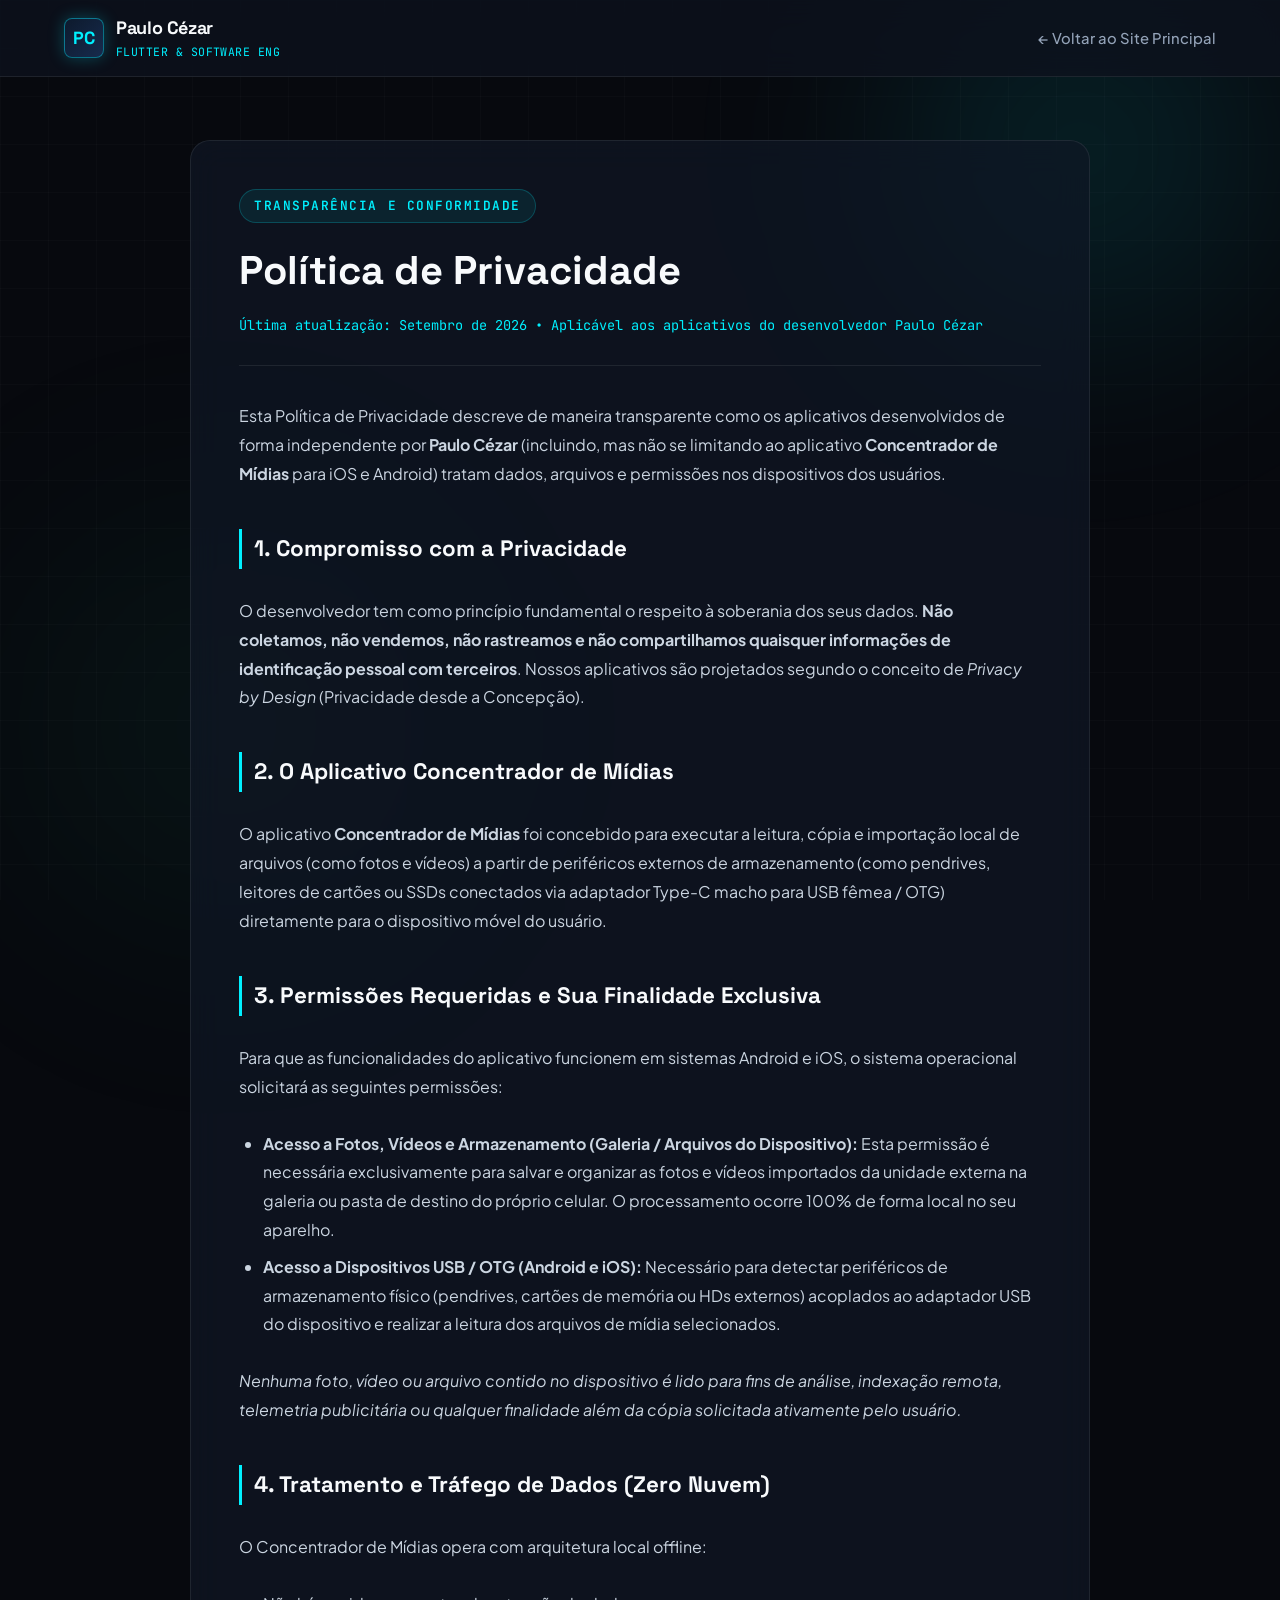
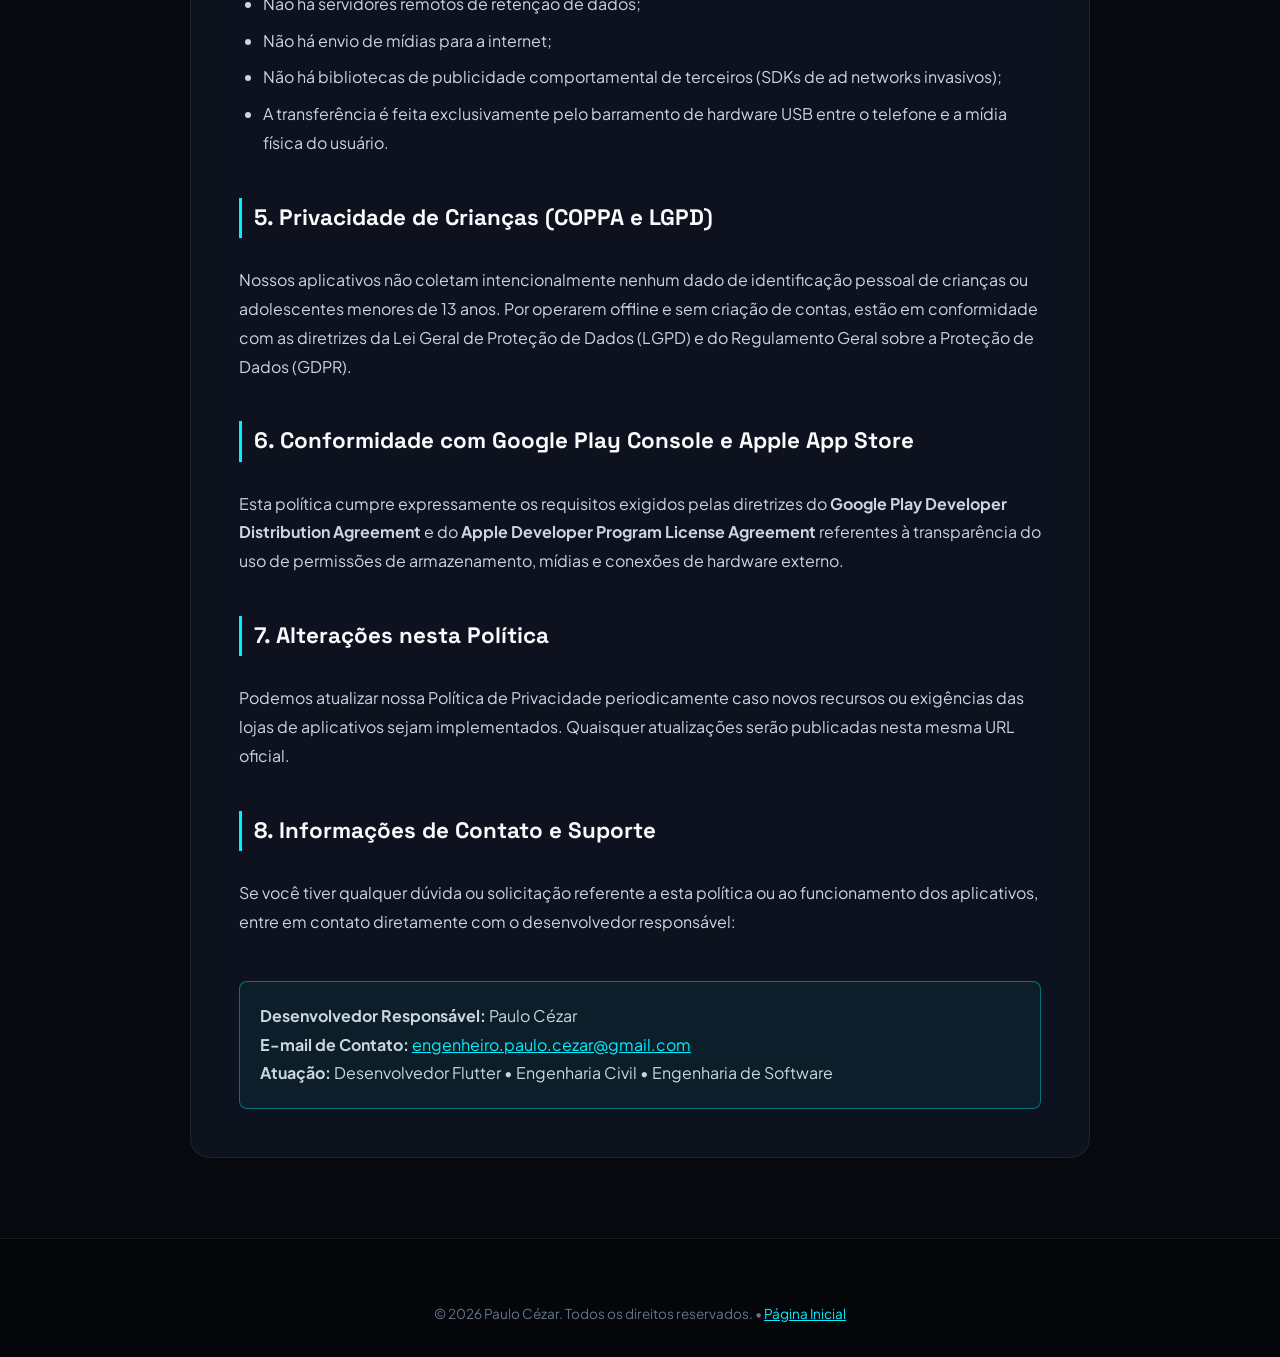
==== privacy-policy.html @ 417fe290 "fix: atualiza sentido de copia do Concentrador de Midias (do pendrive para o celular)" ====
<!DOCTYPE html>
<html lang="pt-BR">
<head>
  <meta charset="UTF-8">
  <meta name="viewport" content="width=device-width, initial-scale=1.0">
  <title>Política de Privacidade | Paulo Cézar Apps</title>
  <meta name="description" content="Política de Privacidade para os aplicativos desenvolvidos por Paulo Cézar, incluindo o Concentrador de Mídias. Em conformidade com Google Play e Apple App Store.">

  <!-- Google Fonts -->
  <link rel="preconnect" href="https://fonts.googleapis.com">
  <link rel="preconnect" href="https://fonts.gstatic.com" crossorigin>
  <link href="https://fonts.googleapis.com/css2?family=JetBrains+Mono:wght@400;500;600&family=Plus+Jakarta+Sans:wght@400;500;600;700&family=Space+Grotesk:wght@500;600;700;800&display=swap" rel="stylesheet">

  <link rel="stylesheet" href="css/style.css">

  <link rel="icon" type="image/svg+xml" href="data:image/svg+xml,<svg xmlns='http://www.w3.org/2000/svg' viewBox='0 0 100 100'><rect width='100' height='100' rx='20' fill='%2307090e'/><text x='50' y='65' font-size='46' font-family='sans-serif' font-weight='bold' fill='%2300f0ff' text-anchor='middle'>PC</text></svg>">
</head>
<body>

  <!-- Elementos de Fundo -->
  <div class="bg-glow-1"></div>
  <div class="bg-glow-2"></div>

  <!-- Barra de Navegação Simplificada -->
  <header class="navbar">
    <div class="container nav-container">
      <a href="index.html" class="brand-logo">
        <div class="brand-mark">PC</div>
        <div class="brand-text">
          <span class="brand-name">Paulo Cézar</span>
          <span class="brand-role">FLUTTER &amp; SOFTWARE ENG</span>
        </div>
      </a>

      <nav>
        <ul class="nav-menu" style="display: flex;">
          <li><a href="index.html#inicio" class="nav-link">&larr; Voltar ao Site Principal</a></li>
        </ul>
      </nav>
    </div>
  </header>

  <main class="policy-page">
    <div class="container">
      <div class="policy-card">
        <div class="policy-header">
          <span class="section-tag">Transparência e Conformidade</span>
          <h1 class="policy-title">Política de Privacidade</h1>
          <p class="policy-date">Última atualização: Setembro de 2026 &bull; Aplicável aos aplicativos do desenvolvedor Paulo Cézar</p>
        </div>

        <div class="policy-body">
          <p>
            Esta Política de Privacidade descreve de maneira transparente como os aplicativos desenvolvidos de forma independente por <strong>Paulo Cézar</strong> (incluindo, mas não se limitando ao aplicativo <strong>Concentrador de Mídias</strong> para iOS e Android) tratam dados, arquivos e permissões nos dispositivos dos usuários.
          </p>

          <h2>1. Compromisso com a Privacidade</h2>
          <p>
            O desenvolvedor tem como princípio fundamental o respeito à soberania dos seus dados. <strong>Não coletamos, não vendemos, não rastreamos e não compartilhamos quaisquer informações de identificação pessoal com terceiros</strong>. Nossos aplicativos são projetados segundo o conceito de <em>Privacy by Design</em> (Privacidade desde a Concepção).
          </p>

          <h2>2. O Aplicativo Concentrador de Mídias</h2>
          <p>
            O aplicativo <strong>Concentrador de Mídias</strong> foi concebido para executar a leitura, cópia e importação local de arquivos (como fotos e vídeos) a partir de periféricos externos de armazenamento (como pendrives, leitores de cartões ou SSDs conectados via adaptador Type-C macho para USB fêmea / OTG) diretamente para o dispositivo móvel do usuário.
          </p>

          <h2>3. Permissões Requeridas e Sua Finalidade Exclusiva</h2>
          <p>
            Para que as funcionalidades do aplicativo funcionem em sistemas Android e iOS, o sistema operacional solicitará as seguintes permissões:
          </p>
          <ul>
            <li>
              <strong>Acesso a Fotos, Vídeos e Armazenamento (Galeria / Arquivos do Dispositivo):</strong> Esta permissão é necessária exclusivamente para salvar e organizar as fotos e vídeos importados da unidade externa na galeria ou pasta de destino do próprio celular. O processamento ocorre 100% de forma local no seu aparelho.
            </li>
            <li>
              <strong>Acesso a Dispositivos USB / OTG (Android e iOS):</strong> Necessário para detectar periféricos de armazenamento físico (pendrives, cartões de memória ou HDs externos) acoplados ao adaptador USB do dispositivo e realizar a leitura dos arquivos de mídia selecionados.
            </li>
          </ul>
          <p>
            <em>Nenhuma foto, vídeo ou arquivo contido no dispositivo é lido para fins de análise, indexação remota, telemetria publicitária ou qualquer finalidade além da cópia solicitada ativamente pelo usuário.</em>
          </p>

          <h2>4. Tratamento e Tráfego de Dados (Zero Nuvem)</h2>
          <p>
            O Concentrador de Mídias opera com arquitetura local offline:
          </p>
          <ul>
            <li>Não há servidores remotos de retenção de dados;</li>
            <li>Não há envio de mídias para a internet;</li>
            <li>Não há bibliotecas de publicidade comportamental de terceiros (SDKs de ad networks invasivos);</li>
            <li>A transferência é feita exclusivamente pelo barramento de hardware USB entre o telefone e a mídia física do usuário.</li>
          </ul>

          <h2>5. Privacidade de Crianças (COPPA e LGPD)</h2>
          <p>
            Nossos aplicativos não coletam intencionalmente nenhum dado de identificação pessoal de crianças ou adolescentes menores de 13 anos. Por operarem offline e sem criação de contas, estão em conformidade com as diretrizes da Lei Geral de Proteção de Dados (LGPD) e do Regulamento Geral sobre a Proteção de Dados (GDPR).
          </p>

          <h2>6. Conformidade com Google Play Console e Apple App Store</h2>
          <p>
            Esta política cumpre expressamente os requisitos exigidos pelas diretrizes do <strong>Google Play Developer Distribution Agreement</strong> e do <strong>Apple Developer Program License Agreement</strong> referentes à transparência do uso de permissões de armazenamento, mídias e conexões de hardware externo.
          </p>

          <h2>7. Alterações nesta Política</h2>
          <p>
            Podemos atualizar nossa Política de Privacidade periodicamente caso novos recursos ou exigências das lojas de aplicativos sejam implementados. Quaisquer atualizações serão publicadas nesta mesma URL oficial.
          </p>

          <h2>8. Informações de Contato e Suporte</h2>
          <p>
            Se você tiver qualquer dúvida ou solicitação referente a esta política ou ao funcionamento dos aplicativos, entre em contato diretamente com o desenvolvedor responsável:
          </p>

          <div class="policy-contact-box">
            <strong>Desenvolvedor Responsável:</strong> Paulo Cézar<br>
            <strong>E-mail de Contato:</strong> <a href="mailto:engenheiro.paulo.cezar@gmail.com" style="color: var(--cyan);">engenheiro.paulo.cezar@gmail.com</a><br>
            <strong>Atuação:</strong> Desenvolvedor Flutter &bull; Engenharia Civil &bull; Engenharia de Software
          </div>
        </div>
      </div>
    </div>
  </main>

  <footer class="site-footer">
    <div class="container" style="text-align: center; color: var(--text-dim); font-size: 0.85rem;">
      &copy; 2026 Paulo Cézar. Todos os direitos reservados. &bull; <a href="index.html" style="color: var(--cyan);">Página Inicial</a>
    </div>
  </footer>

</body>
</html>
---- css/style.css ----
/* ==========================================================================
   PAULO CÉZAR - FLUTTER DEVELOPER & SOFTWARE ENGINEER
   Design System: Precision Techno-Architectural & Kinetic Health
   ========================================================================== */

:root {
  /* Color Palette */
  --bg-primary: #07090e;
  --bg-secondary: #0d121d;
  --bg-card: rgba(16, 23, 38, 0.7);
  --bg-card-hover: rgba(23, 33, 54, 0.85);
  --bg-glass: rgba(13, 18, 29, 0.8);

  /* Accents */
  --cyan: #00f0ff;
  --cyan-glow: rgba(0, 240, 255, 0.25);
  --cyan-dark: #0284c7;
  
  --emerald: #10b981;
  --emerald-glow: rgba(16, 185, 129, 0.2);
  
  --amber: #f59e0b;
  --amber-glow: rgba(245, 158, 11, 0.2);

  --purple: #8b5cf6;
  --purple-glow: rgba(139, 92, 246, 0.2);

  /* Neutrals & Text */
  --text-primary: #f8fafc;
  --text-secondary: #cbd5e1;
  --text-muted: #94a3b8;
  --text-dim: #64748b;

  /* Borders & Dividers */
  --border-subtle: rgba(255, 255, 255, 0.08);
  --border-focus: rgba(0, 240, 255, 0.4);
  --border-emerald: rgba(16, 185, 129, 0.35);

  /* Typography */
  --font-display: 'Space Grotesk', -apple-system, BlinkMacSystemFont, sans-serif;
  --font-body: 'Plus Jakarta Sans', -apple-system, BlinkMacSystemFont, sans-serif;
  --font-mono: 'JetBrains Mono', monospace;

  /* Layout & Spacing */
  --container-max: 1200px;
  --radius-sm: 8px;
  --radius-md: 14px;
  --radius-lg: 20px;
  --radius-full: 9999px;
  
  /* Transitions */
  --transition-smooth: all 0.25s cubic-bezier(0.16, 1, 0.3, 1);
  --transition-bounce: all 0.4s cubic-bezier(0.34, 1.56, 0.64, 1);
}

/* Reset & Base Setup */
*, *::before, *::after {
  box-sizing: border-box;
  margin: 0;
  padding: 0;
}

html {
  scroll-behavior: smooth;
  color-scheme: dark;
}

body {
  background-color: var(--bg-primary);
  color: var(--text-primary);
  font-family: var(--font-body);
  font-size: 16px;
  line-height: 1.6;
  overflow-x: hidden;
  position: relative;
  -webkit-font-smoothing: antialiased;
}

/* Blueprint Grid Background */
body::before {
  content: '';
  position: fixed;
  top: 0;
  left: 0;
  width: 100vw;
  height: 100vh;
  background-image: 
    linear-gradient(to right, rgba(255, 255, 255, 0.02) 1px, transparent 1px),
    linear-gradient(to bottom, rgba(255, 255, 255, 0.02) 1px, transparent 1px);
  background-size: 48px 48px;
  pointer-events: none;
  z-index: 0;
}

/* Radial Glow Orbs */
.bg-glow-1 {
  position: fixed;
  top: -150px;
  right: -100px;
  width: 600px;
  height: 600px;
  border-radius: 50%;
  background: radial-gradient(circle, rgba(0, 240, 255, 0.12) 0%, transparent 70%);
  pointer-events: none;
  z-index: 0;
  filter: blur(80px);
}

.bg-glow-2 {
  position: fixed;
  bottom: -150px;
  left: -100px;
  width: 650px;
  height: 650px;
  border-radius: 50%;
  background: radial-gradient(circle, rgba(16, 185, 129, 0.08) 0%, transparent 70%);
  pointer-events: none;
  z-index: 0;
  filter: blur(90px);
}

/* Layout Utilities */
.container {
  width: 100%;
  max-width: var(--container-max);
  margin: 0 auto;
  padding: 0 24px;
  position: relative;
  z-index: 1;
}

section {
  padding: 96px 0;
  position: relative;
  z-index: 1;
}

/* Section Header Component */
.section-header {
  margin-bottom: 56px;
}

.section-tag {
  display: inline-flex;
  align-items: center;
  gap: 8px;
  font-family: var(--font-mono);
  font-size: 0.8rem;
  font-weight: 600;
  text-transform: uppercase;
  letter-spacing: 0.12em;
  color: var(--cyan);
  padding: 6px 14px;
  background: rgba(0, 240, 255, 0.08);
  border: 1px solid rgba(0, 240, 255, 0.2);
  border-radius: var(--radius-full);
  margin-bottom: 16px;
}

.section-tag svg {
  width: 14px;
  height: 14px;
}

.section-title {
  font-family: var(--font-display);
  font-size: clamp(2rem, 4vw, 2.75rem);
  font-weight: 700;
  letter-spacing: -0.03em;
  line-height: 1.15;
  margin-bottom: 16px;
  color: var(--text-primary);
}

.section-subtitle {
  font-size: 1.125rem;
  color: var(--text-muted);
  max-width: 680px;
}

/* ==========================================================================
   NAVIGATION BAR
   ========================================================================== */
.navbar {
  position: fixed;
  top: 0;
  left: 0;
  right: 0;
  z-index: 100;
  background: var(--bg-glass);
  backdrop-filter: blur(16px);
  -webkit-backdrop-filter: blur(16px);
  border-bottom: 1px solid var(--border-subtle);
  transition: var(--transition-smooth);
}

.nav-container {
  display: flex;
  align-items: center;
  justify-content: space-between;
  height: 76px;
}

.brand-logo {
  display: flex;
  align-items: center;
  gap: 12px;
  text-decoration: none;
}

.brand-mark {
  width: 40px;
  height: 40px;
  border-radius: var(--radius-sm);
  background: linear-gradient(135deg, #0d1a2d 0%, #172b4d 100%);
  border: 1px solid var(--border-focus);
  display: flex;
  align-items: center;
  justify-content: center;
  font-family: var(--font-display);
  font-weight: 700;
  color: var(--cyan);
  font-size: 1.1rem;
  box-shadow: 0 0 16px var(--cyan-glow);
}

.brand-text {
  display: flex;
  flex-direction: column;
}

.brand-name {
  font-family: var(--font-display);
  font-weight: 700;
  font-size: 1.125rem;
  letter-spacing: -0.02em;
  color: var(--text-primary);
}

.brand-role {
  font-family: var(--font-mono);
  font-size: 0.72rem;
  color: var(--cyan);
  letter-spacing: 0.04em;
}

.nav-menu {
  display: flex;
  align-items: center;
  gap: 32px;
  list-style: none;
}

.nav-link {
  color: var(--text-muted);
  text-decoration: none;
  font-size: 0.925rem;
  font-weight: 500;
  transition: var(--transition-smooth);
  position: relative;
}

.nav-link:hover, .nav-link.active {
  color: var(--cyan);
}

.nav-cta {
  display: inline-flex;
  align-items: center;
  gap: 8px;
  background: linear-gradient(135deg, rgba(0, 240, 255, 0.15) 0%, rgba(16, 185, 129, 0.15) 100%);
  border: 1px solid var(--border-focus);
  color: var(--text-primary);
  padding: 8px 18px;
  border-radius: var(--radius-full);
  font-size: 0.875rem;
  font-weight: 600;
  text-decoration: none;
  transition: var(--transition-smooth);
}

.nav-cta:hover {
  transform: translateY(-2px);
  border-color: var(--cyan);
  box-shadow: 0 0 20px var(--cyan-glow);
}

.mobile-toggle {
  display: none;
  background: transparent;
  border: none;
  color: var(--text-primary);
  cursor: pointer;
  padding: 8px;
}

/* ==========================================================================
   HERO SECTION
   ========================================================================== */
.hero {
  padding-top: 170px;
  padding-bottom: 100px;
}

.hero-grid {
  display: grid;
  grid-template-columns: 1.15fr 0.85fr;
  gap: 56px;
  align-items: center;
}

.hero-status {
  display: inline-flex;
  align-items: center;
  gap: 8px;
  background: rgba(16, 185, 129, 0.1);
  border: 1px solid rgba(16, 185, 129, 0.25);
  padding: 6px 14px;
  border-radius: var(--radius-full);
  font-family: var(--font-mono);
  font-size: 0.8rem;
  color: var(--emerald);
  margin-bottom: 24px;
}

.status-dot {
  width: 8px;
  height: 8px;
  border-radius: 50%;
  background-color: var(--emerald);
  box-shadow: 0 0 10px var(--emerald);
  animation: pulseDot 2s infinite;
}

@keyframes pulseDot {
  0%, 100% { opacity: 1; transform: scale(1); }
  50% { opacity: 0.4; transform: scale(0.85); }
}

.hero-title {
  font-family: var(--font-display);
  font-size: clamp(2.5rem, 5.2vw, 3.8rem);
  font-weight: 800;
  letter-spacing: -0.04em;
  line-height: 1.08;
  margin-bottom: 24px;
}

.hero-title .gradient-text {
  background: linear-gradient(135deg, #00f0ff 0%, #38bdf8 50%, #10b981 100%);
  -webkit-background-clip: text;
  -webkit-text-fill-color: transparent;
}

.hero-desc {
  font-size: 1.15rem;
  color: var(--text-secondary);
  line-height: 1.7;
  margin-bottom: 36px;
}

.hero-actions {
  display: flex;
  flex-wrap: wrap;
  gap: 16px;
  margin-bottom: 48px;
}

.btn {
  display: inline-flex;
  align-items: center;
  justify-content: center;
  gap: 10px;
  padding: 14px 26px;
  border-radius: var(--radius-sm);
  font-size: 0.95rem;
  font-weight: 600;
  text-decoration: none;
  cursor: pointer;
  transition: var(--transition-smooth);
}

.btn-primary {
  background: var(--cyan);
  color: #040810;
  border: 1px solid var(--cyan);
  font-weight: 700;
  box-shadow: 0 0 24px var(--cyan-glow);
}

.btn-primary:hover {
  transform: translateY(-2px);
  background: #38e1ff;
  box-shadow: 0 4px 30px rgba(0, 240, 255, 0.45);
}

.btn-secondary {
  background: rgba(255, 255, 255, 0.05);
  color: var(--text-primary);
  border: 1px solid var(--border-subtle);
  backdrop-filter: blur(8px);
}

.btn-secondary:hover {
  transform: translateY(-2px);
  background: rgba(255, 255, 255, 0.1);
  border-color: rgba(255, 255, 255, 0.2);
}

.btn-pix {
  background: linear-gradient(135deg, #059669 0%, #10b981 100%);
  color: #ffffff;
  border: none;
  box-shadow: 0 0 20px var(--emerald-glow);
}

.btn-pix:hover {
  transform: translateY(-2px);
  box-shadow: 0 4px 28px rgba(16, 185, 129, 0.4);
}

.hero-stats {
  display: grid;
  grid-template-columns: repeat(3, 1fr);
  gap: 20px;
  padding-top: 28px;
  border-top: 1px solid var(--border-subtle);
}

.stat-item {
  display: flex;
  flex-direction: column;
}

.stat-num {
  font-family: var(--font-display);
  font-size: 1.75rem;
  font-weight: 700;
  color: var(--text-primary);
}

.stat-label {
  font-size: 0.8rem;
  color: var(--text-muted);
}

/* Hero Profile Card */
.hero-visual {
  position: relative;
}

.profile-card {
  background: var(--bg-card);
  border: 1px solid var(--border-subtle);
  border-radius: var(--radius-lg);
  padding: 32px;
  backdrop-filter: blur(16px);
  box-shadow: 0 20px 40px rgba(0, 0, 0, 0.5);
  position: relative;
  overflow: hidden;
}

.profile-card::before {
  content: '';
  position: absolute;
  top: 0;
  left: 0;
  right: 0;
  height: 2px;
  background: linear-gradient(90deg, var(--cyan), var(--emerald), transparent);
}

.card-top {
  display: flex;
  align-items: center;
  justify-content: space-between;
  margin-bottom: 24px;
}

.card-badge {
  font-family: var(--font-mono);
  font-size: 0.75rem;
  padding: 4px 10px;
  background: rgba(0, 240, 255, 0.08);
  border: 1px solid var(--border-focus);
  color: var(--cyan);
  border-radius: var(--radius-sm);
}

.mac-dots {
  display: flex;
  gap: 6px;
}

.mac-dot {
  width: 10px;
  height: 10px;
  border-radius: 50%;
  background: rgba(255, 255, 255, 0.2);
}

.profile-identity {
  display: flex;
  align-items: center;
  gap: 18px;
  margin-bottom: 28px;
}

.avatar-wrapper {
  width: 72px;
  height: 72px;
  border-radius: var(--radius-md);
  background: linear-gradient(135deg, #1e293b 0%, #0f172a 100%);
  border: 2px solid var(--border-focus);
  display: flex;
  align-items: center;
  justify-content: center;
  color: var(--cyan);
  box-shadow: 0 0 20px var(--cyan-glow);
}

.profile-name {
  font-family: var(--font-display);
  font-size: 1.35rem;
  font-weight: 700;
  margin-bottom: 4px;
}

.profile-meta {
  font-size: 0.85rem;
  color: var(--text-muted);
}

.tech-stack-list {
  display: flex;
  flex-wrap: wrap;
  gap: 8px;
  margin-bottom: 28px;
}

.tech-tag {
  font-family: var(--font-mono);
  font-size: 0.75rem;
  background: rgba(255, 255, 255, 0.04);
  border: 1px solid var(--border-subtle);
  padding: 5px 10px;
  border-radius: var(--radius-sm);
  color: var(--text-secondary);
}

.tech-tag.highlight {
  background: rgba(0, 240, 255, 0.08);
  border-color: rgba(0, 240, 255, 0.25);
  color: var(--cyan);
}

.quick-specs {
  background: rgba(0, 0, 0, 0.25);
  border-radius: var(--radius-sm);
  padding: 14px 16px;
  font-family: var(--font-mono);
  font-size: 0.8rem;
  color: var(--text-muted);
  display: flex;
  flex-direction: column;
  gap: 8px;
}

.spec-line {
  display: flex;
  justify-content: space-between;
}

.spec-val {
  color: var(--text-primary);
}

/* ==========================================================================
   ABOUT / MULTIDISCIPLINARY SECTION
   ========================================================================== */
.pillars-grid {
  display: grid;
  grid-template-columns: repeat(auto-fit, minmax(260px, 1fr));
  gap: 24px;
  margin-top: 40px;
}

.pillar-card {
  background: var(--bg-card);
  border: 1px solid var(--border-subtle);
  border-radius: var(--radius-md);
  padding: 32px 24px;
  transition: var(--transition-smooth);
  position: relative;
  display: flex;
  flex-direction: column;
}

.pillar-card:hover {
  transform: translateY(-4px);
  background: var(--bg-card-hover);
  border-color: var(--border-focus);
  box-shadow: 0 16px 32px rgba(0, 0, 0, 0.3);
}

.pillar-icon {
  width: 52px;
  height: 52px;
  border-radius: var(--radius-sm);
  display: flex;
  align-items: center;
  justify-content: center;
  margin-bottom: 20px;
}

.icon-eng {
  background: rgba(245, 158, 11, 0.12);
  color: var(--amber);
  border: 1px solid rgba(245, 158, 11, 0.3);
}

.icon-ads {
  background: rgba(0, 240, 255, 0.12);
  color: var(--cyan);
  border: 1px solid rgba(0, 240, 255, 0.3);
}

.icon-soft {
  background: rgba(139, 92, 246, 0.12);
  color: var(--purple);
  border: 1px solid rgba(139, 92, 246, 0.3);
}

.icon-fit {
  background: rgba(16, 185, 129, 0.12);
  color: var(--emerald);
  border: 1px solid rgba(16, 185, 129, 0.3);
}

.pillar-card h3 {
  font-family: var(--font-display);
  font-size: 1.25rem;
  font-weight: 700;
  margin-bottom: 6px;
}

.pillar-status {
  font-family: var(--font-mono);
  font-size: 0.72rem;
  color: var(--text-dim);
  text-transform: uppercase;
  letter-spacing: 0.05em;
  margin-bottom: 12px;
}

.pillar-card p {
  font-size: 0.925rem;
  color: var(--text-muted);
  line-height: 1.6;
}

/* Philosophy Banner */
.philosophy-card {
  margin-top: 40px;
  background: linear-gradient(135deg, rgba(13, 18, 29, 0.95) 0%, rgba(20, 29, 48, 0.95) 100%);
  border: 1px solid var(--border-focus);
  border-radius: var(--radius-md);
  padding: 36px 40px;
  display: grid;
  grid-template-columns: 1fr auto;
  align-items: center;
  gap: 32px;
}

.philosophy-title {
  font-family: var(--font-display);
  font-size: 1.4rem;
  font-weight: 700;
  margin-bottom: 10px;
  color: var(--text-primary);
}

.philosophy-desc {
  color: var(--text-secondary);
  font-size: 1rem;
  line-height: 1.65;
}

/* ==========================================================================
   FEATURED APP: CONCENTRADOR DE MÍDIAS (SHOWCASE)
   ========================================================================== */
.app-hero-card {
  background: linear-gradient(180deg, rgba(18, 26, 42, 0.9) 0%, rgba(10, 15, 26, 0.9) 100%);
  border: 1px solid var(--border-focus);
  border-radius: var(--radius-lg);
  padding: 48px;
  box-shadow: 0 24px 60px rgba(0, 0, 0, 0.6);
  position: relative;
  overflow: hidden;
  margin-bottom: 48px;
}

.app-hero-card::after {
  content: '';
  position: absolute;
  top: -100px;
  right: -100px;
  width: 400px;
  height: 400px;
  border-radius: 50%;
  background: radial-gradient(circle, var(--cyan-glow) 0%, transparent 70%);
  filter: blur(60px);
  pointer-events: none;
}

.app-hero-grid {
  display: grid;
  grid-template-columns: 1.2fr 0.8fr;
  gap: 48px;
  align-items: center;
}

.app-badge-row {
  display: flex;
  align-items: center;
  gap: 12px;
  margin-bottom: 20px;
}

.app-type-badge {
  font-family: var(--font-mono);
  font-size: 0.75rem;
  font-weight: 600;
  background: rgba(0, 240, 255, 0.12);
  border: 1px solid var(--cyan);
  color: var(--cyan);
  padding: 4px 12px;
  border-radius: var(--radius-full);
}

.app-title {
  font-family: var(--font-display);
  font-size: clamp(2rem, 3.5vw, 2.5rem);
  font-weight: 800;
  letter-spacing: -0.03em;
  margin-bottom: 16px;
}

.app-tagline {
  font-size: 1.1rem;
  color: var(--text-secondary);
  line-height: 1.6;
  margin-bottom: 28px;
}

/* Feature bullets */
.app-feature-list {
  display: flex;
  flex-direction: column;
  gap: 14px;
  margin-bottom: 36px;
}

.app-feature-item {
  display: flex;
  align-items: flex-start;
  gap: 12px;
  font-size: 0.95rem;
  color: var(--text-secondary);
}

.feature-check {
  width: 20px;
  height: 20px;
  min-width: 20px;
  border-radius: 50%;
  background: rgba(16, 185, 129, 0.15);
  border: 1px solid var(--emerald);
  display: flex;
  align-items: center;
  justify-content: center;
  color: var(--emerald);
  font-size: 0.75rem;
  margin-top: 2px;
}

/* App Store Availability Row */
.store-buttons-group {
  display: flex;
  flex-wrap: wrap;
  gap: 16px;
  align-items: center;
}

.store-badge-card {
  display: inline-flex;
  align-items: center;
  gap: 14px;
  background: rgba(255, 255, 255, 0.05);
  border: 1px solid rgba(255, 255, 255, 0.15);
  padding: 10px 18px;
  border-radius: var(--radius-md);
  text-decoration: none;
  color: var(--text-primary);
  transition: var(--transition-smooth);
}

.store-badge-card:hover {
  background: rgba(255, 255, 255, 0.1);
  border-color: var(--text-primary);
  transform: translateY(-2px);
}

.store-badge-card.published {
  border-color: rgba(0, 240, 255, 0.4);
  background: rgba(0, 240, 255, 0.06);
}

.store-badge-card.testing {
  border-color: rgba(245, 158, 11, 0.4);
  background: rgba(245, 158, 11, 0.06);
}

.store-icon {
  width: 28px;
  height: 28px;
  display: flex;
  align-items: center;
  justify-content: center;
}

.store-icon svg {
  width: 100%;
  height: 100%;
  fill: currentColor;
}

.store-info {
  display: flex;
  flex-direction: column;
}

.store-sub {
  font-family: var(--font-mono);
  font-size: 0.65rem;
  color: var(--text-muted);
  text-transform: uppercase;
}

.store-name {
  font-family: var(--font-display);
  font-weight: 700;
  font-size: 0.95rem;
  display: flex;
  align-items: center;
  gap: 6px;
}

.status-chip {
  font-size: 0.65rem;
  padding: 2px 6px;
  border-radius: 4px;
  font-weight: 600;
}

.status-chip.chip-active {
  background: rgba(16, 185, 129, 0.2);
  color: var(--emerald);
}

.status-chip.chip-test {
  background: rgba(245, 158, 11, 0.2);
  color: var(--amber);
}

/* Hardware Connection Blueprint Interactive Visualizer */
.hardware-visualizer {
  background: rgba(6, 10, 18, 0.85);
  border: 1px solid var(--border-subtle);
  border-radius: var(--radius-md);
  padding: 28px;
  position: relative;
}

.visualizer-header {
  display: flex;
  align-items: center;
  justify-content: space-between;
  margin-bottom: 24px;
  border-bottom: 1px solid var(--border-subtle);
  padding-bottom: 12px;
}

.visualizer-title {
  font-family: var(--font-mono);
  font-size: 0.8rem;
  color: var(--cyan);
  display: flex;
  align-items: center;
  gap: 8px;
}

.diagram-chain {
  display: flex;
  flex-direction: column;
  gap: 16px;
}

.diagram-node {
  display: flex;
  align-items: center;
  gap: 16px;
  padding: 14px 18px;
  background: rgba(16, 23, 38, 0.8);
  border: 1px solid var(--border-subtle);
  border-radius: var(--radius-sm);
  transition: var(--transition-smooth);
}

.diagram-node:hover {
  border-color: var(--cyan);
  background: rgba(23, 33, 54, 0.9);
}

.node-icon-wrap {
  width: 40px;
  height: 40px;
  min-width: 40px;
  border-radius: var(--radius-sm);
  background: rgba(0, 240, 255, 0.1);
  color: var(--cyan);
  display: flex;
  align-items: center;
  justify-content: center;
}

.node-text h4 {
  font-family: var(--font-display);
  font-size: 0.95rem;
  font-weight: 600;
  margin-bottom: 2px;
}

.node-text p {
  font-size: 0.8rem;
  color: var(--text-muted);
}

.diagram-connector {
  display: flex;
  justify-content: center;
  align-items: center;
  color: var(--cyan);
  height: 12px;
  opacity: 0.7;
}

.hardware-callout {
  margin-top: 20px;
  padding: 12px 16px;
  background: rgba(245, 158, 11, 0.08);
  border-left: 3px solid var(--amber);
  border-radius: 0 var(--radius-sm) var(--radius-sm) 0;
  font-size: 0.8rem;
  color: var(--text-secondary);
}

.hardware-callout strong {
  color: var(--amber);
}

/* ==========================================================================
   PROJECTS IN DEVELOPMENT
   ========================================================================== */
.projects-grid {
  display: grid;
  grid-template-columns: repeat(auto-fit, minmax(320px, 1fr));
  gap: 28px;
}

.project-card {
  background: var(--bg-card);
  border: 1px solid var(--border-subtle);
  border-radius: var(--radius-md);
  padding: 32px;
  display: flex;
  flex-direction: column;
  justify-content: space-between;
  transition: var(--transition-smooth);
}

.project-card:hover {
  transform: translateY(-4px);
  border-color: var(--border-focus);
  background: var(--bg-card-hover);
  box-shadow: 0 20px 40px rgba(0, 0, 0, 0.4);
}

.project-top {
  margin-bottom: 20px;
}

.project-badge-row {
  display: flex;
  align-items: center;
  justify-content: space-between;
  margin-bottom: 16px;
}

.project-cat {
  font-family: var(--font-mono);
  font-size: 0.72rem;
  font-weight: 600;
  color: var(--text-muted);
  text-transform: uppercase;
}

.project-stage {
  font-family: var(--font-mono);
  font-size: 0.7rem;
  padding: 3px 8px;
  border-radius: var(--radius-sm);
  background: rgba(245, 158, 11, 0.1);
  color: var(--amber);
  border: 1px solid rgba(245, 158, 11, 0.25);
}

.project-title {
  font-family: var(--font-display);
  font-size: 1.35rem;
  font-weight: 700;
  margin-bottom: 10px;
}

.project-desc {
  font-size: 0.925rem;
  color: var(--text-muted);
  line-height: 1.6;
}

.project-footer {
  margin-top: 24px;
  padding-top: 18px;
  border-top: 1px solid var(--border-subtle);
  display: flex;
  align-items: center;
  justify-content: space-between;
}

.project-techs {
  display: flex;
  gap: 8px;
}

.tech-mini {
  font-family: var(--font-mono);
  font-size: 0.7rem;
  color: var(--cyan);
}

/* ==========================================================================
   DONATION / SOCIAL PURPOSE / PIX SECTION
   ========================================================================== */
.donation-section {
  background: linear-gradient(180deg, rgba(8, 12, 20, 0.7) 0%, rgba(13, 20, 34, 0.9) 100%);
  border-top: 1px solid var(--border-subtle);
  border-bottom: 1px solid var(--border-subtle);
  position: relative;
}

.donation-grid {
  display: grid;
  grid-template-columns: 1.15fr 0.85fr;
  gap: 56px;
  align-items: center;
}

.donation-content h2 {
  font-family: var(--font-display);
  font-size: clamp(2rem, 3.8vw, 2.75rem);
  font-weight: 800;
  line-height: 1.15;
  margin-bottom: 20px;
}

.donation-text {
  font-size: 1.05rem;
  color: var(--text-secondary);
  line-height: 1.7;
  margin-bottom: 24px;
}

.social-pillars-list {
  display: flex;
  flex-direction: column;
  gap: 16px;
  margin-bottom: 32px;
}

.social-pillar-item {
  display: flex;
  align-items: center;
  gap: 14px;
  font-size: 0.95rem;
  color: var(--text-primary);
}

.social-pillar-icon {
  width: 32px;
  height: 32px;
  border-radius: 50%;
  background: rgba(16, 185, 129, 0.15);
  color: var(--emerald);
  display: flex;
  align-items: center;
  justify-content: center;
  flex-shrink: 0;
}

/* PIX Box */
.pix-box {
  background: var(--bg-secondary);
  border: 2px solid var(--emerald);
  border-radius: var(--radius-lg);
  padding: 36px;
  box-shadow: 0 0 40px var(--emerald-glow);
  display: flex;
  flex-direction: column;
  align-items: center;
  text-align: center;
  position: relative;
}

.pix-badge-top {
  position: absolute;
  top: -14px;
  background: var(--emerald);
  color: #022c22;
  font-family: var(--font-mono);
  font-size: 0.75rem;
  font-weight: 700;
  text-transform: uppercase;
  letter-spacing: 0.08em;
  padding: 4px 16px;
  border-radius: var(--radius-full);
}

.pix-qr-container {
  width: 200px;
  height: 200px;
  background: #ffffff;
  padding: 12px;
  border-radius: var(--radius-md);
  margin-bottom: 24px;
  margin-top: 10px;
  display: flex;
  align-items: center;
  justify-content: center;
  box-shadow: 0 8px 24px rgba(0, 0, 0, 0.4);
}

.pix-qr-container img, .pix-qr-container svg {
  width: 100%;
  height: 100%;
  object-fit: contain;
}

.pix-key-wrapper {
  width: 100%;
  background: rgba(0, 0, 0, 0.4);
  border: 1px solid rgba(16, 185, 129, 0.3);
  border-radius: var(--radius-sm);
  padding: 12px 16px;
  display: flex;
  align-items: center;
  justify-content: space-between;
  gap: 12px;
  margin-bottom: 18px;
}

.pix-key-text {
  font-family: var(--font-mono);
  font-size: 0.85rem;
  color: var(--text-primary);
  word-break: break-all;
  text-align: left;
}

.btn-copy-pix {
  background: var(--emerald);
  color: #022c22;
  border: none;
  font-weight: 700;
  font-size: 0.8rem;
  padding: 8px 14px;
  border-radius: var(--radius-sm);
  cursor: pointer;
  display: flex;
  align-items: center;
  gap: 6px;
  transition: var(--transition-smooth);
  white-space: nowrap;
}

.btn-copy-pix:hover {
  background: #34d399;
  transform: scale(1.03);
}

.pix-note {
  font-size: 0.78rem;
  color: var(--text-muted);
  line-height: 1.5;
}

.copy-toast {
  display: none;
  position: absolute;
  bottom: 16px;
  background: var(--emerald);
  color: #022c22;
  font-family: var(--font-mono);
  font-size: 0.75rem;
  font-weight: 700;
  padding: 6px 14px;
  border-radius: var(--radius-full);
  box-shadow: 0 4px 12px rgba(0,0,0,0.3);
}

.copy-toast.show {
  display: block;
  animation: fadeInOut 2.5s ease forwards;
}

@keyframes fadeInOut {
  0% { opacity: 0; transform: translateY(10px); }
  15% { opacity: 1; transform: translateY(0); }
  80% { opacity: 1; transform: translateY(0); }
  100% { opacity: 0; transform: translateY(-10px); }
}

/* ==========================================================================
   FOOTER & PRIVACY
   ========================================================================== */
.site-footer {
  background: #04060a;
  border-top: 1px solid var(--border-subtle);
  padding: 64px 0 32px;
}

.footer-grid {
  display: grid;
  grid-template-columns: 1.5fr 1fr 1fr;
  gap: 48px;
  margin-bottom: 48px;
}

.footer-brand p {
  font-size: 0.9rem;
  color: var(--text-muted);
  margin-top: 14px;
  max-width: 380px;
  line-height: 1.6;
}

.footer-col h4 {
  font-family: var(--font-display);
  font-size: 1rem;
  font-weight: 700;
  margin-bottom: 18px;
  color: var(--text-primary);
}

.footer-links {
  list-style: none;
  display: flex;
  flex-direction: column;
  gap: 12px;
}

.footer-links a {
  color: var(--text-muted);
  text-decoration: none;
  font-size: 0.9rem;
  transition: var(--transition-smooth);
}

.footer-links a:hover {
  color: var(--cyan);
}

.footer-bottom {
  border-top: 1px solid var(--border-subtle);
  padding-top: 28px;
  display: flex;
  align-items: center;
  justify-content: space-between;
  flex-wrap: wrap;
  gap: 16px;
  font-size: 0.85rem;
  color: var(--text-dim);
}

.footer-bottom a {
  color: var(--text-muted);
  text-decoration: none;
}

.footer-bottom a:hover {
  color: var(--cyan);
}

/* ==========================================================================
   PRIVACY POLICY DOCUMENT STYLES
   ========================================================================== */
.policy-page {
  padding-top: 140px;
  padding-bottom: 80px;
}

.policy-card {
  background: var(--bg-card);
  border: 1px solid var(--border-subtle);
  border-radius: var(--radius-lg);
  padding: 48px;
  backdrop-filter: blur(16px);
  max-width: 900px;
  margin: 0 auto;
}

.policy-header {
  border-bottom: 1px solid var(--border-subtle);
  padding-bottom: 28px;
  margin-bottom: 36px;
}

.policy-title {
  font-family: var(--font-display);
  font-size: clamp(2rem, 3.5vw, 2.5rem);
  font-weight: 800;
  margin-bottom: 12px;
}

.policy-date {
  font-family: var(--font-mono);
  font-size: 0.85rem;
  color: var(--cyan);
}

.policy-body {
  display: flex;
  flex-direction: column;
  gap: 28px;
  line-height: 1.8;
  color: var(--text-secondary);
}

.policy-body h2 {
  font-family: var(--font-display);
  font-size: 1.4rem;
  color: var(--text-primary);
  margin-top: 12px;
  border-left: 3px solid var(--cyan);
  padding-left: 12px;
}

.policy-body p {
  font-size: 1rem;
}

.policy-body ul {
  padding-left: 24px;
  display: flex;
  flex-direction: column;
  gap: 8px;
}

.policy-contact-box {
  background: rgba(0, 240, 255, 0.05);
  border: 1px solid var(--border-focus);
  border-radius: var(--radius-sm);
  padding: 20px;
  margin-top: 16px;
}

/* ==========================================================================
   RESPONSIVE DESIGN (MEDIA QUERIES)
   ========================================================================== */
@media (max-width: 992px) {
  .hero-grid, .app-hero-grid, .donation-grid {
    grid-template-columns: 1fr;
    gap: 40px;
  }

  .philosophy-card {
    grid-template-columns: 1fr;
  }

  .footer-grid {
    grid-template-columns: 1fr 1fr;
  }
}

@media (max-width: 768px) {
  section {
    padding: 64px 0;
  }

  .hero {
    padding-top: 120px;
  }

  .nav-menu {
    display: none;
    position: absolute;
    top: 76px;
    left: 0;
    right: 0;
    background: var(--bg-secondary);
    border-bottom: 1px solid var(--border-subtle);
    flex-direction: column;
    padding: 24px;
    gap: 20px;
  }

  .nav-menu.open {
    display: flex;
  }

  .mobile-toggle {
    display: block;
  }

  .hero-stats {
    grid-template-columns: 1fr;
    gap: 16px;
  }

  .app-hero-card {
    padding: 28px 20px;
  }

  .policy-card {
    padding: 28px 20px;
  }

  .footer-grid {
    grid-template-columns: 1fr;
    gap: 32px;
  }
}
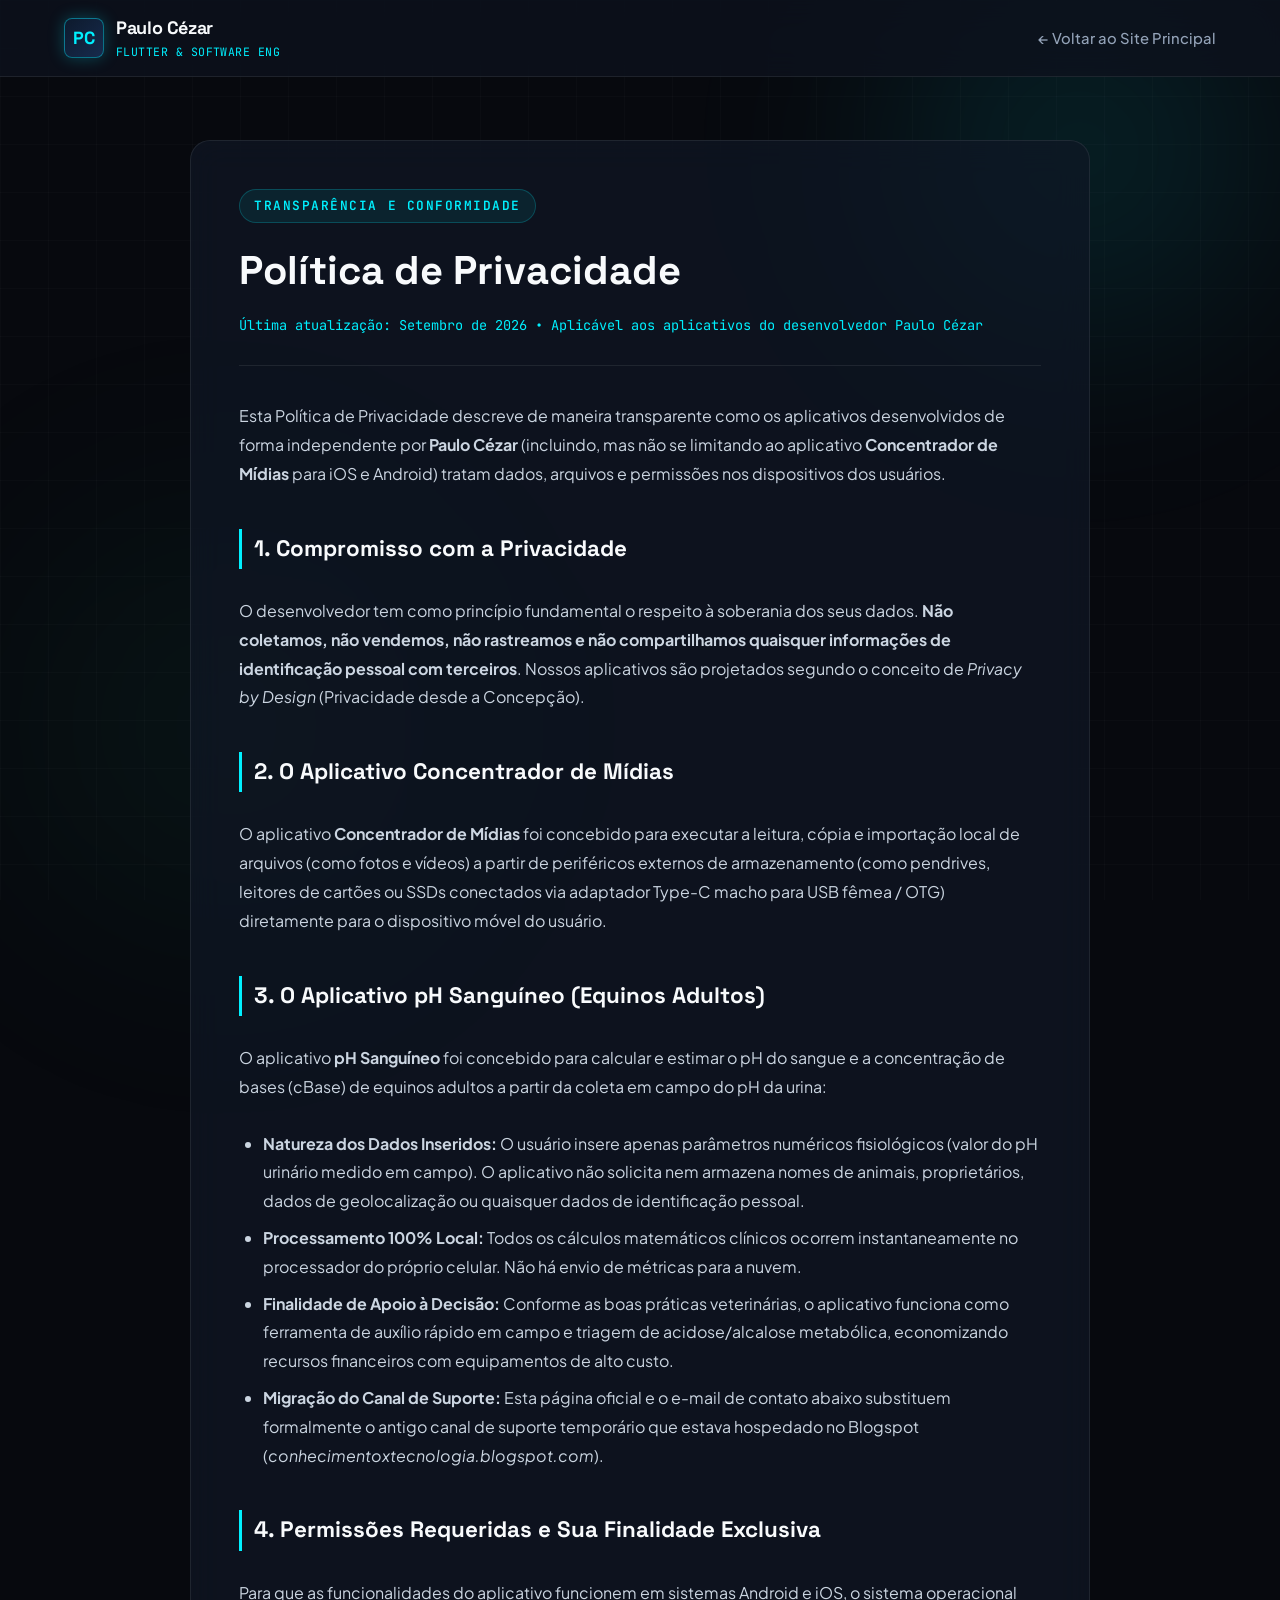
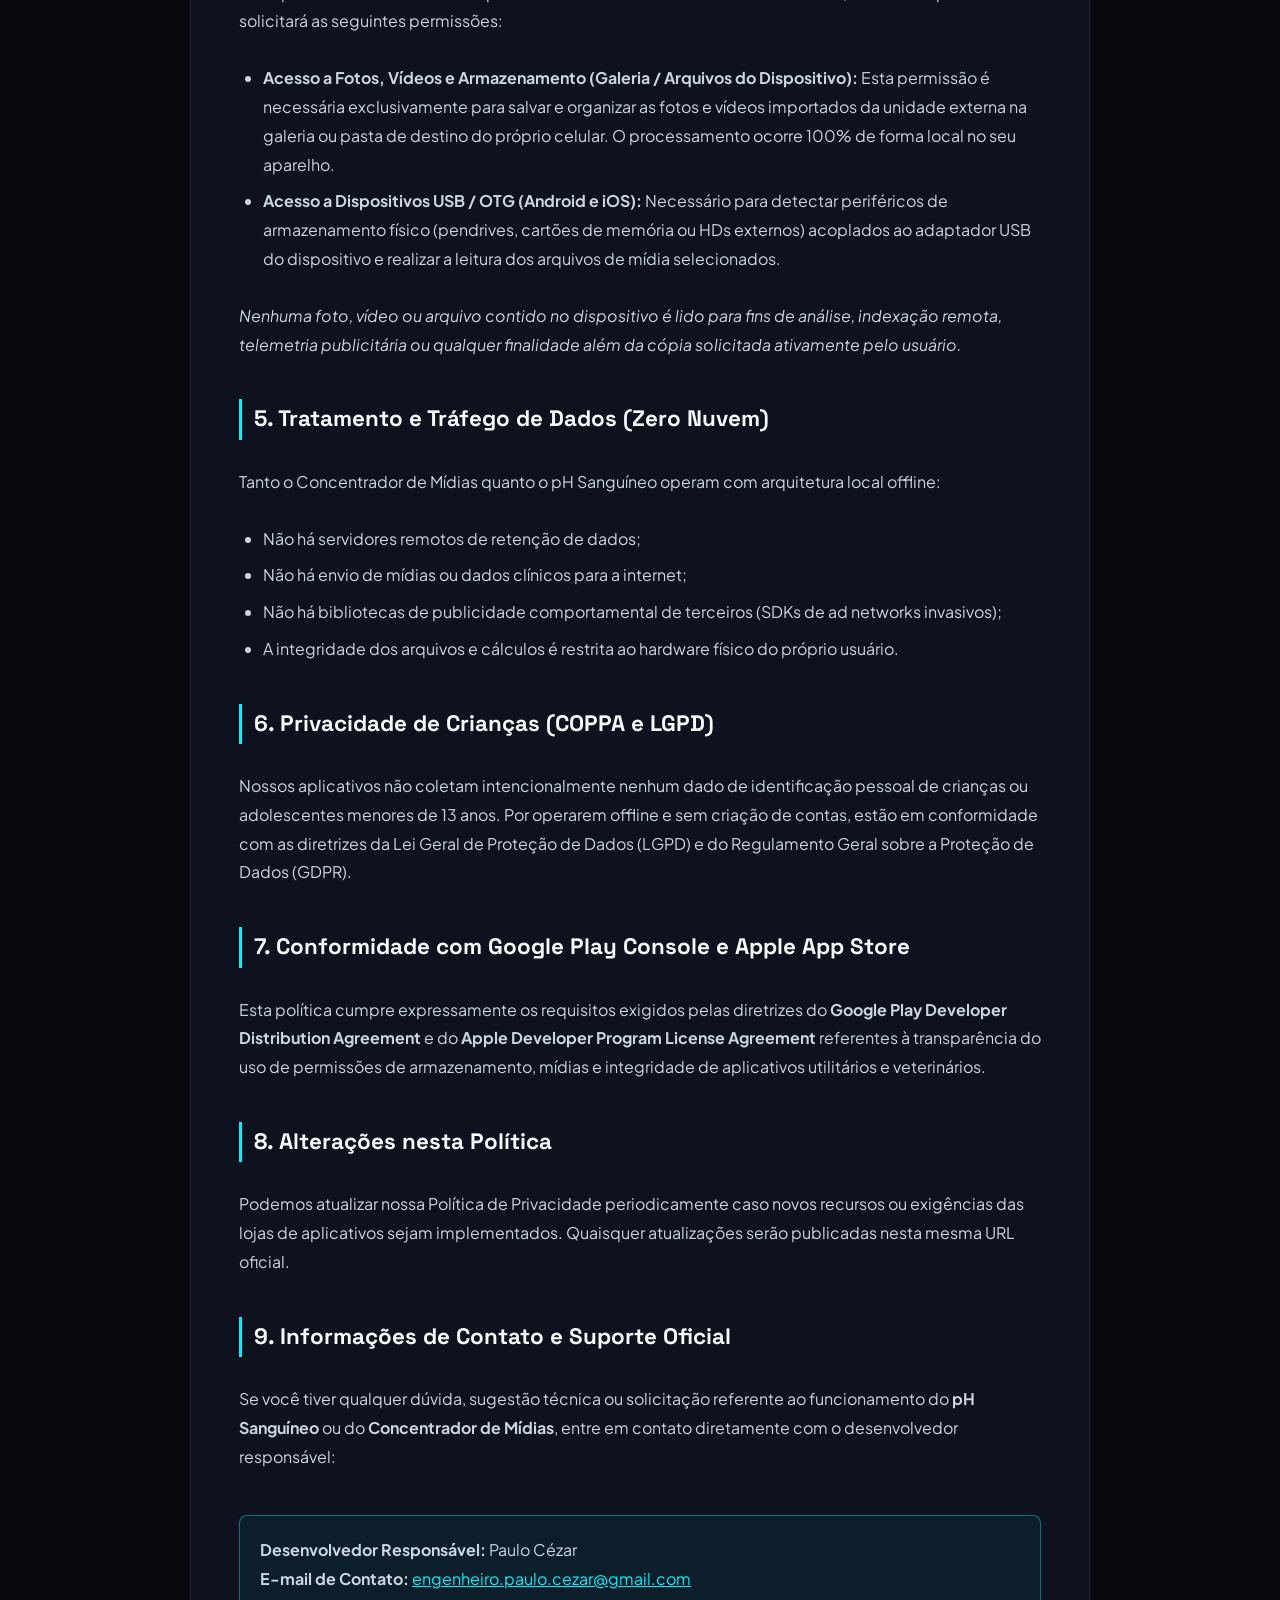
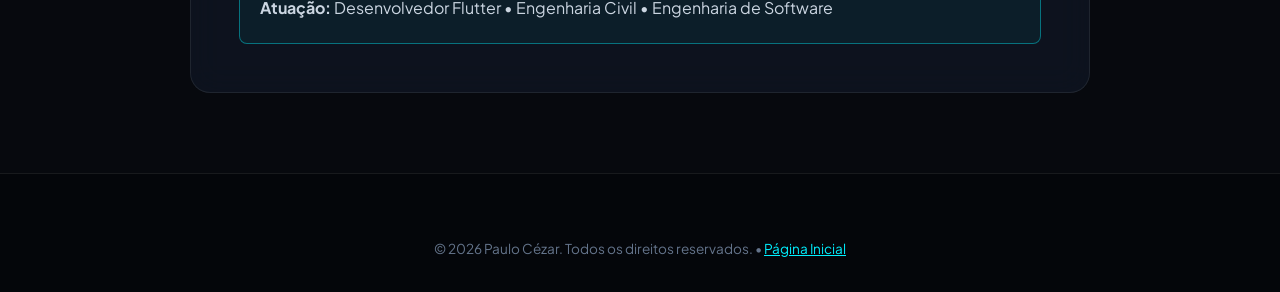
==== commit 8a3c149e: "feat: adiciona vitrine do app pH Sanguineo Equino, links da App Store, QR Codes de download e migrac" ====
--- a/privacy-policy.html
+++ b/privacy-policy.html
@@ -64,7 +64,18 @@
             O aplicativo <strong>Concentrador de Mídias</strong> foi concebido para executar a leitura, cópia e importação local de arquivos (como fotos e vídeos) a partir de periféricos externos de armazenamento (como pendrives, leitores de cartões ou SSDs conectados via adaptador Type-C macho para USB fêmea / OTG) diretamente para o dispositivo móvel do usuário.
           </p>
 
-          <h2>3. Permissões Requeridas e Sua Finalidade Exclusiva</h2>
+          <h2>3. O Aplicativo pH Sanguíneo (Equinos Adultos)</h2>
+          <p>
+            O aplicativo <strong>pH Sanguíneo</strong> foi concebido para calcular e estimar o pH do sangue e a concentração de bases (cBase) de equinos adultos a partir da coleta em campo do pH da urina:
+          </p>
+          <ul>
+            <li><strong>Natureza dos Dados Inseridos:</strong> O usuário insere apenas parâmetros numéricos fisiológicos (valor do pH urinário medido em campo). O aplicativo não solicita nem armazena nomes de animais, proprietários, dados de geolocalização ou quaisquer dados de identificação pessoal.</li>
+            <li><strong>Processamento 100% Local:</strong> Todos os cálculos matemáticos clínicos ocorrem instantaneamente no processador do próprio celular. Não há envio de métricas para a nuvem.</li>
+            <li><strong>Finalidade de Apoio à Decisão:</strong> Conforme as boas práticas veterinárias, o aplicativo funciona como ferramenta de auxílio rápido em campo e triagem de acidose/alcalose metabólica, economizando recursos financeiros com equipamentos de alto custo.</li>
+            <li><strong>Migração do Canal de Suporte:</strong> Esta página oficial e o e-mail de contato abaixo substituem formalmente o antigo canal de suporte temporário que estava hospedado no Blogspot (<em>conhecimentoxtecnologia.blogspot.com</em>).</li>
+          </ul>
+
+          <h2>4. Permissões Requeridas e Sua Finalidade Exclusiva</h2>
           <p>
             Para que as funcionalidades do aplicativo funcionem em sistemas Android e iOS, o sistema operacional solicitará as seguintes permissões:
           </p>
@@ -80,35 +91,35 @@
             <em>Nenhuma foto, vídeo ou arquivo contido no dispositivo é lido para fins de análise, indexação remota, telemetria publicitária ou qualquer finalidade além da cópia solicitada ativamente pelo usuário.</em>
           </p>
 
-          <h2>4. Tratamento e Tráfego de Dados (Zero Nuvem)</h2>
+          <h2>5. Tratamento e Tráfego de Dados (Zero Nuvem)</h2>
           <p>
-            O Concentrador de Mídias opera com arquitetura local offline:
+            Tanto o Concentrador de Mídias quanto o pH Sanguíneo operam com arquitetura local offline:
           </p>
           <ul>
             <li>Não há servidores remotos de retenção de dados;</li>
-            <li>Não há envio de mídias para a internet;</li>
+            <li>Não há envio de mídias ou dados clínicos para a internet;</li>
             <li>Não há bibliotecas de publicidade comportamental de terceiros (SDKs de ad networks invasivos);</li>
-            <li>A transferência é feita exclusivamente pelo barramento de hardware USB entre o telefone e a mídia física do usuário.</li>
+            <li>A integridade dos arquivos e cálculos é restrita ao hardware físico do próprio usuário.</li>
           </ul>
 
-          <h2>5. Privacidade de Crianças (COPPA e LGPD)</h2>
+          <h2>6. Privacidade de Crianças (COPPA e LGPD)</h2>
           <p>
             Nossos aplicativos não coletam intencionalmente nenhum dado de identificação pessoal de crianças ou adolescentes menores de 13 anos. Por operarem offline e sem criação de contas, estão em conformidade com as diretrizes da Lei Geral de Proteção de Dados (LGPD) e do Regulamento Geral sobre a Proteção de Dados (GDPR).
           </p>
 
-          <h2>6. Conformidade com Google Play Console e Apple App Store</h2>
+          <h2>7. Conformidade com Google Play Console e Apple App Store</h2>
           <p>
-            Esta política cumpre expressamente os requisitos exigidos pelas diretrizes do <strong>Google Play Developer Distribution Agreement</strong> e do <strong>Apple Developer Program License Agreement</strong> referentes à transparência do uso de permissões de armazenamento, mídias e conexões de hardware externo.
+            Esta política cumpre expressamente os requisitos exigidos pelas diretrizes do <strong>Google Play Developer Distribution Agreement</strong> e do <strong>Apple Developer Program License Agreement</strong> referentes à transparência do uso de permissões de armazenamento, mídias e integridade de aplicativos utilitários e veterinários.
           </p>
 
-          <h2>7. Alterações nesta Política</h2>
+          <h2>8. Alterações nesta Política</h2>
           <p>
             Podemos atualizar nossa Política de Privacidade periodicamente caso novos recursos ou exigências das lojas de aplicativos sejam implementados. Quaisquer atualizações serão publicadas nesta mesma URL oficial.
           </p>
 
-          <h2>8. Informações de Contato e Suporte</h2>
+          <h2>9. Informações de Contato e Suporte Oficial</h2>
           <p>
-            Se você tiver qualquer dúvida ou solicitação referente a esta política ou ao funcionamento dos aplicativos, entre em contato diretamente com o desenvolvedor responsável:
+            Se você tiver qualquer dúvida, sugestão técnica ou solicitação referente ao funcionamento do <strong>pH Sanguíneo</strong> ou do <strong>Concentrador de Mídias</strong>, entre em contato diretamente com o desenvolvedor responsável:
           </p>
 
           <div class="policy-contact-box">
--- a/css/style.css
+++ b/css/style.css
@@ -969,9 +969,108 @@
   color: var(--amber);
 }
 
-/* ==========================================================================
-   PROJECTS IN DEVELOPMENT
-   ========================================================================== */
+/* Card Styling for pH Sanguíneo & Health Apps */
+.app-hero-card.card-emerald {
+  border-color: rgba(16, 185, 129, 0.35);
+  background: linear-gradient(180deg, rgba(13, 28, 24, 0.9) 0%, rgba(8, 16, 18, 0.9) 100%);
+}
+
+.app-hero-card.card-emerald::after {
+  background: radial-gradient(circle, var(--emerald-glow) 0%, transparent 70%);
+}
+
+/* QR Code Download Panel Component */
+.qr-download-panel {
+  margin-top: 24px;
+  padding: 16px 20px;
+  background: rgba(0, 0, 0, 0.4);
+  border: 1px dashed rgba(0, 240, 255, 0.3);
+  border-radius: var(--radius-md);
+  display: flex;
+  align-items: center;
+  gap: 20px;
+}
+
+.qr-download-panel.emerald-theme {
+  border-color: rgba(16, 185, 129, 0.35);
+  background: rgba(16, 185, 129, 0.05);
+}
+
+.qr-code-thumb {
+  width: 92px;
+  height: 92px;
+  min-width: 92px;
+  background: #ffffff;
+  padding: 6px;
+  border-radius: var(--radius-sm);
+  display: flex;
+  align-items: center;
+  justify-content: center;
+  box-shadow: 0 6px 18px rgba(0, 0, 0, 0.4);
+}
+
+.qr-code-thumb img {
+  width: 100%;
+  height: 100%;
+  object-fit: contain;
+}
+
+.qr-download-text {
+  display: flex;
+  flex-direction: column;
+  gap: 4px;
+}
+
+.qr-download-title {
+  font-family: var(--font-display);
+  font-size: 0.95rem;
+  font-weight: 700;
+  color: var(--text-primary);
+  display: flex;
+  align-items: center;
+  gap: 6px;
+}
+
+.qr-download-desc {
+  font-size: 0.8rem;
+  color: var(--text-muted);
+  line-height: 1.4;
+}
+
+.btn-appstore-direct {
+  display: inline-flex;
+  align-items: center;
+  gap: 6px;
+  margin-top: 6px;
+  font-family: var(--font-mono);
+  font-size: 0.78rem;
+  color: var(--cyan);
+  text-decoration: none;
+  font-weight: 600;
+  transition: var(--transition-smooth);
+}
+
+.btn-appstore-direct:hover {
+  text-decoration: underline;
+  color: #38e1ff;
+}
+
+.btn-appstore-direct.emerald-link {
+  color: var(--emerald);
+}
+
+.btn-appstore-direct.emerald-link:hover {
+  color: #34d399;
+}
+
+/* Clinical Calculation Visualizer */
+.clinical-visualizer {
+  background: rgba(6, 14, 12, 0.85);
+  border: 1px solid rgba(16, 185, 129, 0.25);
+  border-radius: var(--radius-md);
+  padding: 28px;
+  position: relative;
+}
 .projects-grid {
   display: grid;
   grid-template-columns: repeat(auto-fit, minmax(320px, 1fr));
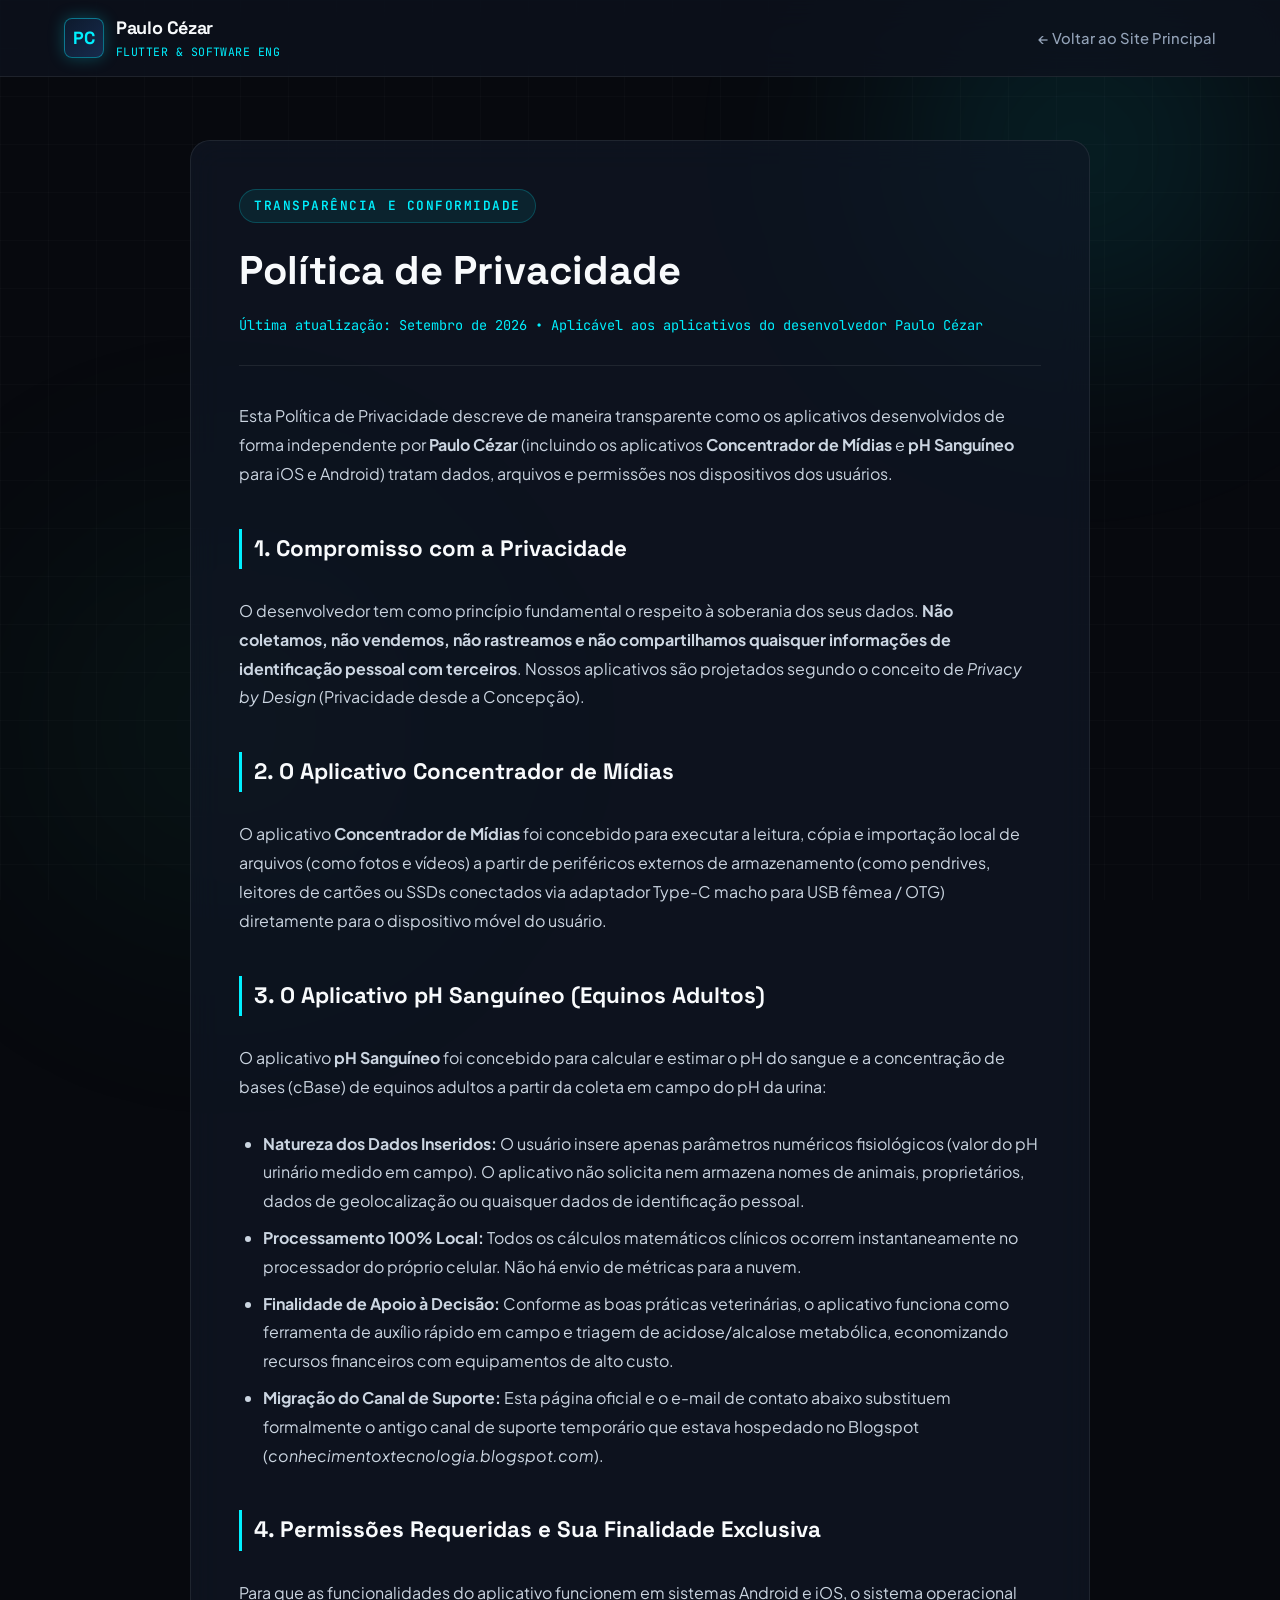
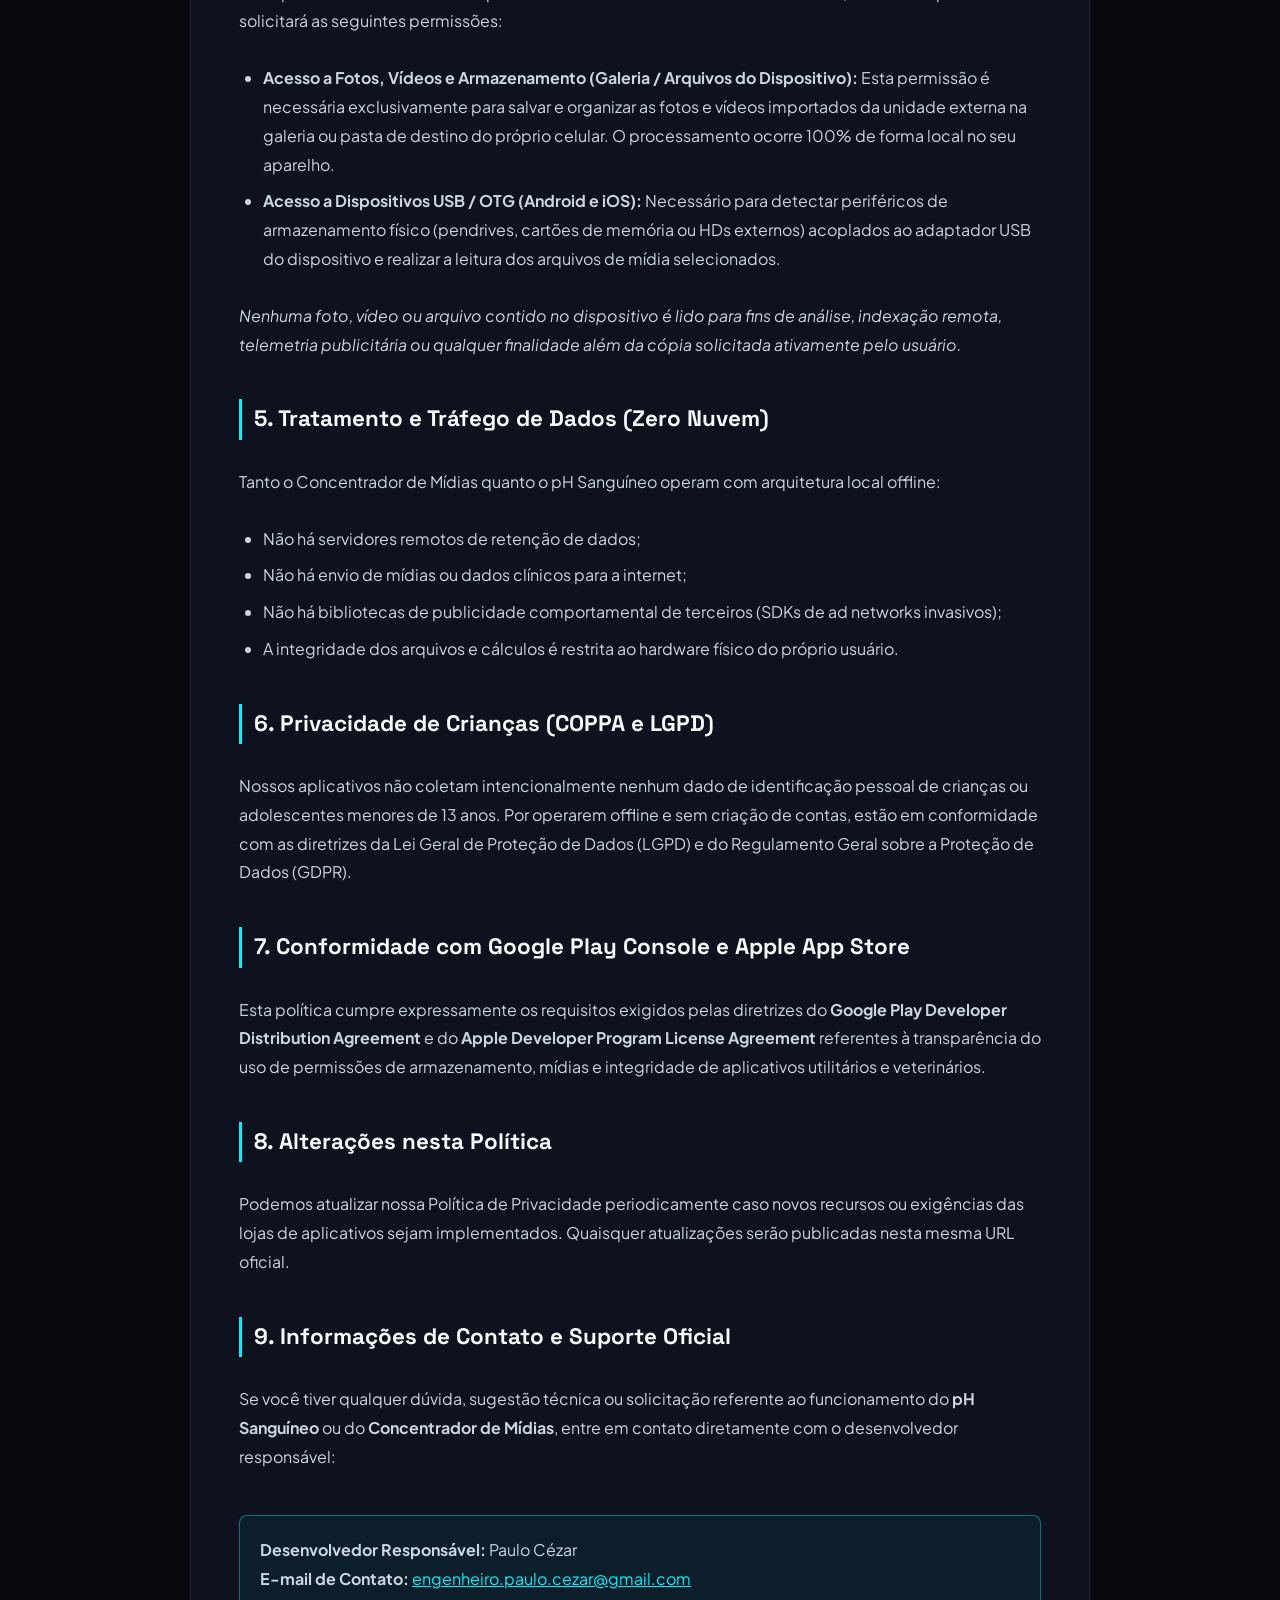
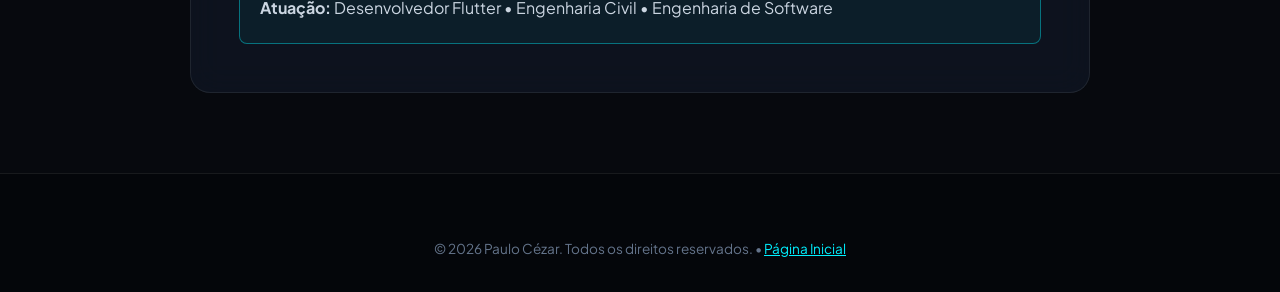
==== commit 6a9f73a4: "feat: adiciona status de testes no Google Play para o aplicativo pH Sanguíneo" ====
--- a/privacy-policy.html
+++ b/privacy-policy.html
@@ -51,7 +51,7 @@
 
         <div class="policy-body">
           <p>
-            Esta Política de Privacidade descreve de maneira transparente como os aplicativos desenvolvidos de forma independente por <strong>Paulo Cézar</strong> (incluindo, mas não se limitando ao aplicativo <strong>Concentrador de Mídias</strong> para iOS e Android) tratam dados, arquivos e permissões nos dispositivos dos usuários.
+            Esta Política de Privacidade descreve de maneira transparente como os aplicativos desenvolvidos de forma independente por <strong>Paulo Cézar</strong> (incluindo os aplicativos <strong>Concentrador de Mídias</strong> e <strong>pH Sanguíneo</strong> para iOS e Android) tratam dados, arquivos e permissões nos dispositivos dos usuários.
           </p>
 
           <h2>1. Compromisso com a Privacidade</h2>
--- a/css/style.css
+++ b/css/style.css
@@ -507,16 +507,58 @@
 }
 
 .avatar-wrapper {
-  width: 72px;
-  height: 72px;
+  position: relative;
+  width: 82px;
+  height: 82px;
+  min-width: 82px;
+  display: flex;
+  align-items: center;
+  justify-content: center;
+}
+
+.avatar-image-container {
+  width: 100%;
+  height: 100%;
   border-radius: var(--radius-md);
   background: linear-gradient(135deg, #1e293b 0%, #0f172a 100%);
   border: 2px solid var(--border-focus);
+  overflow: hidden;
+  box-shadow: 0 0 24px var(--cyan-glow);
+}
+
+.developer-photo {
+  width: 100%;
+  height: 100%;
+  object-fit: cover;
+  object-position: center 58%;
+  display: block;
+  transition: transform 0.4s cubic-bezier(0.16, 1, 0.3, 1);
+}
+
+.profile-card:hover .developer-photo {
+  transform: scale(1.08);
+}
+
+.avatar-verified-badge {
+  position: absolute;
+  bottom: -3px;
+  right: -3px;
+  width: 24px;
+  height: 24px;
+  background: var(--emerald);
+  border-radius: 50%;
   display: flex;
   align-items: center;
   justify-content: center;
-  color: var(--cyan);
-  box-shadow: 0 0 20px var(--cyan-glow);
+  border: 2.5px solid var(--bg-card);
+  box-shadow: 0 0 12px rgba(16, 185, 129, 0.6);
+  z-index: 2;
+}
+
+.avatar-verified-badge svg {
+  width: 13px;
+  height: 13px;
+  stroke: #ffffff;
 }
 
 .profile-name {
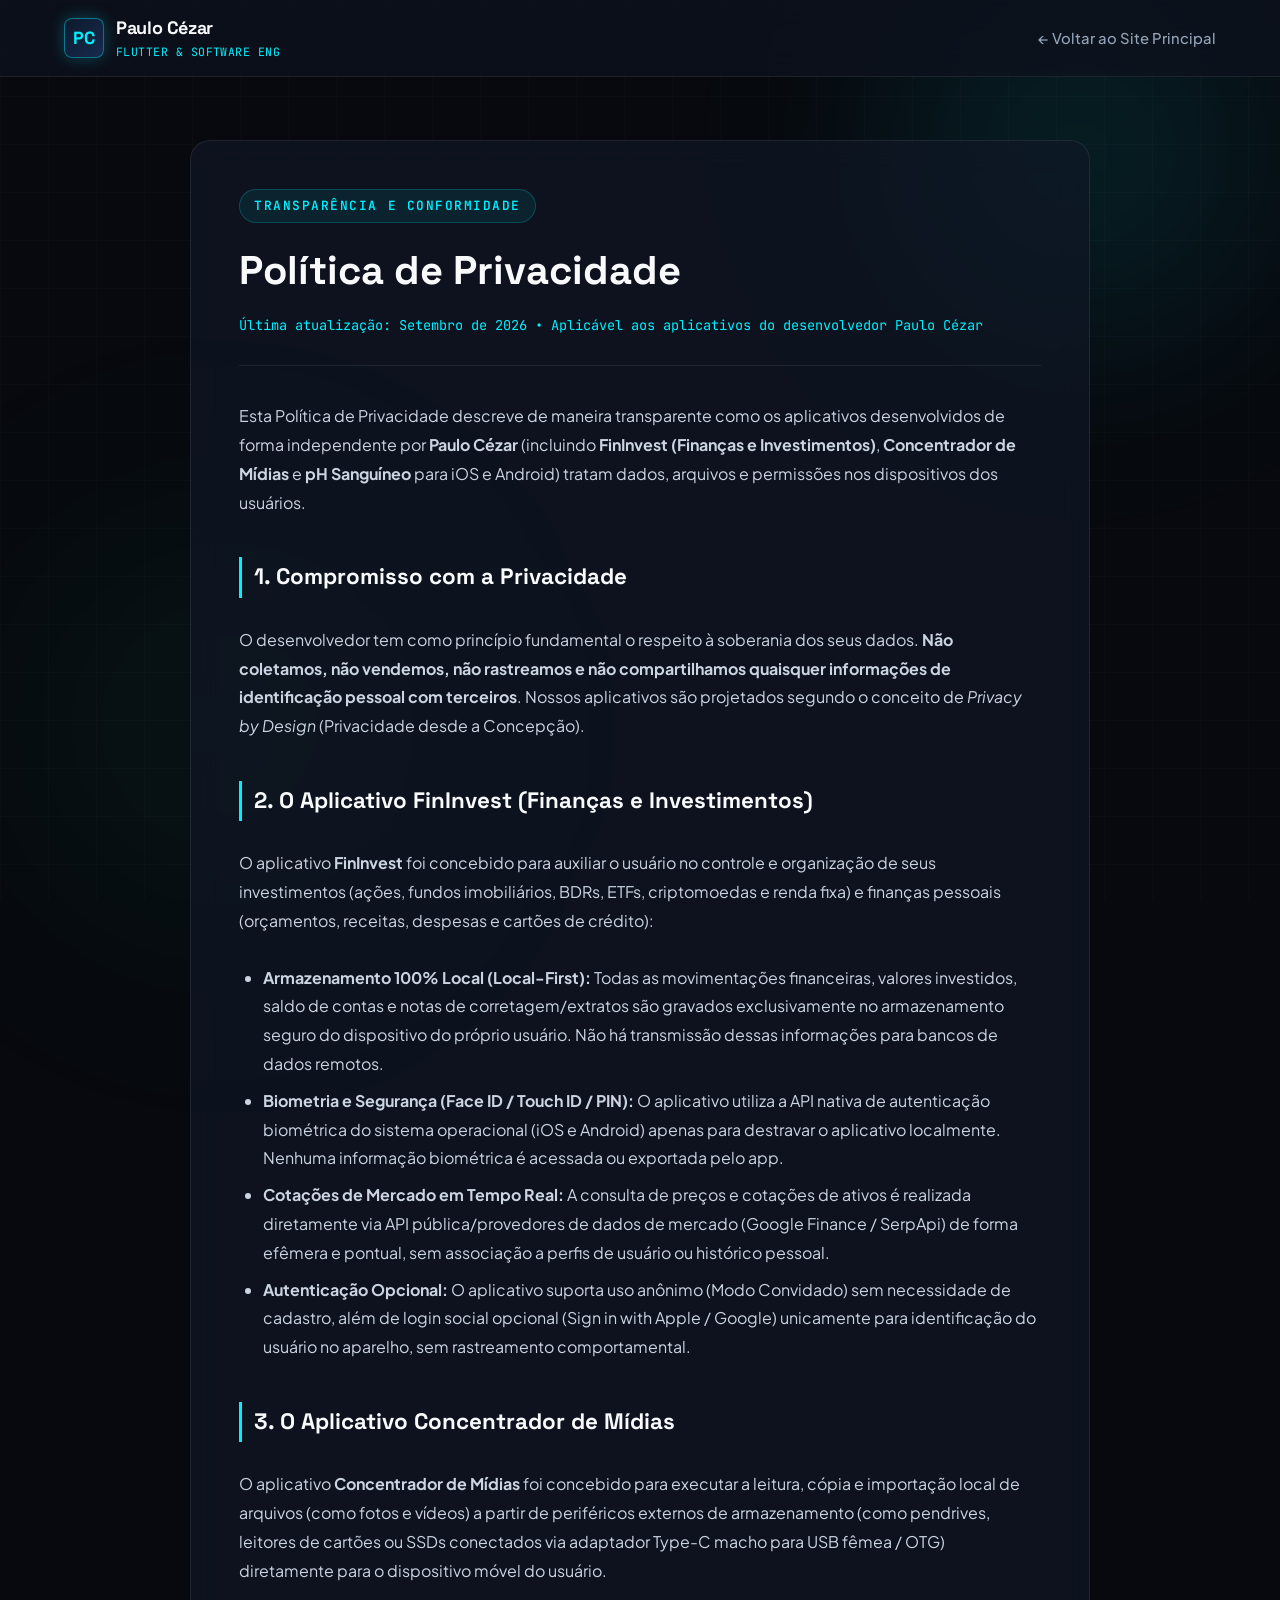
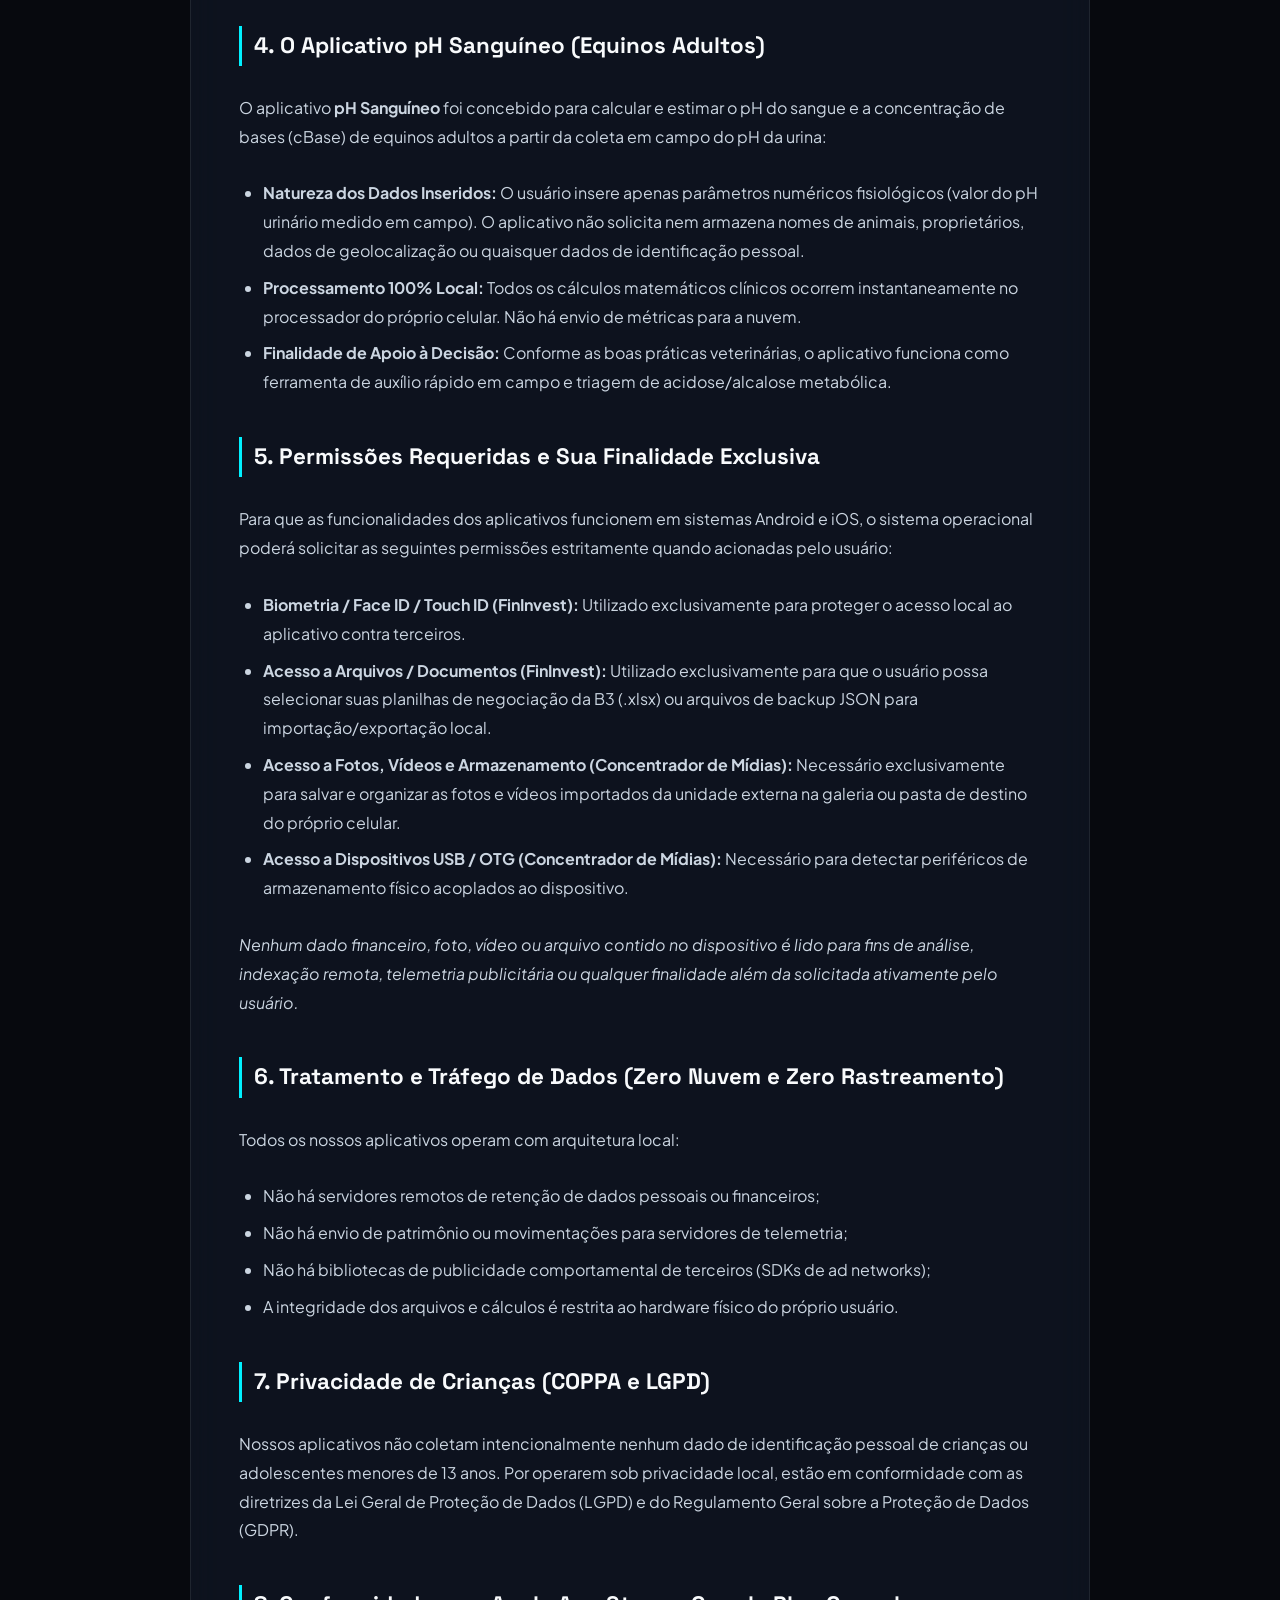
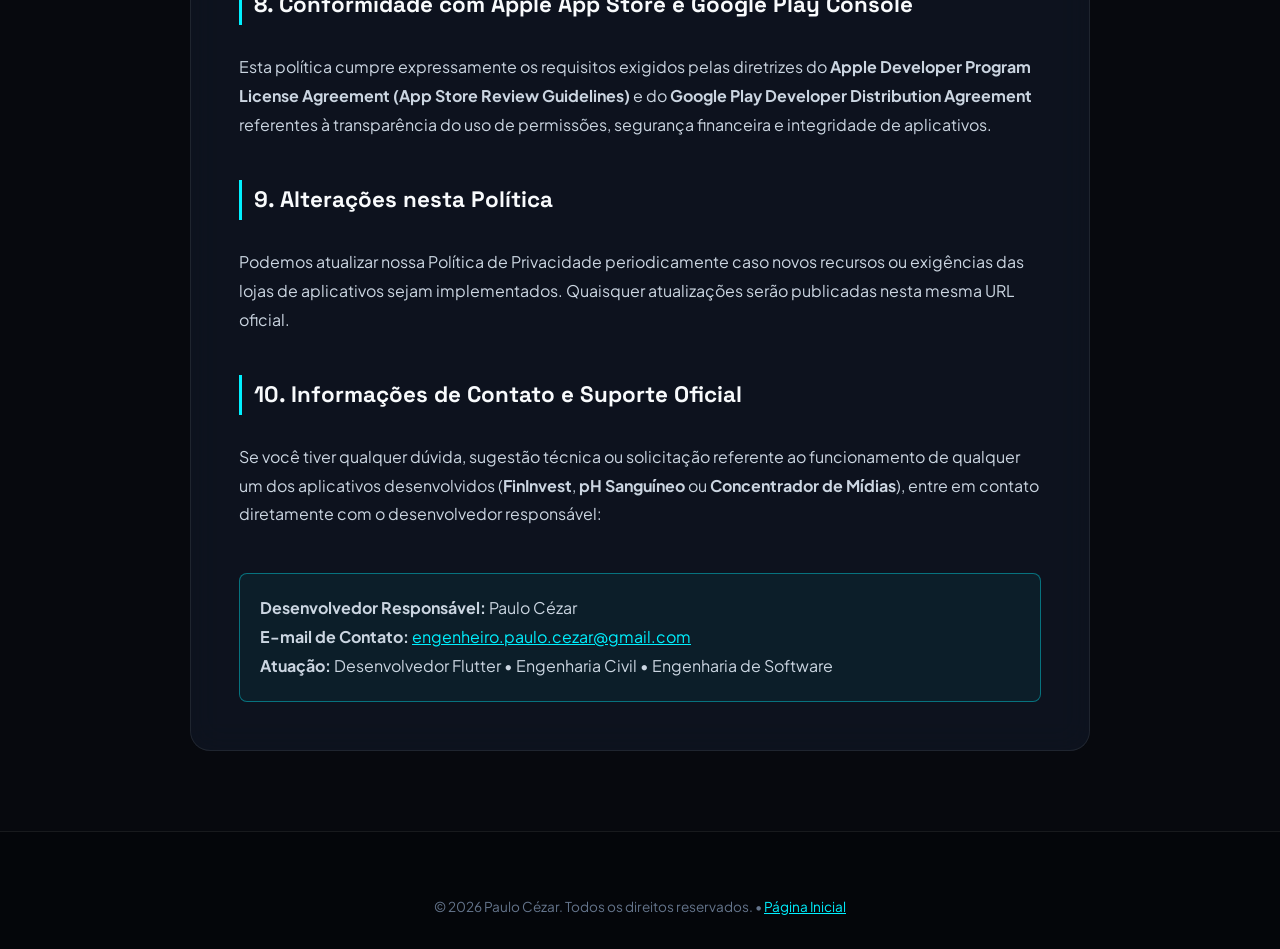
==== commit d538c42d: "docs(privacy): adiciona seção do FinInvest (Finanças e Investimentos)" ====
--- a/privacy-policy.html
+++ b/privacy-policy.html
@@ -51,7 +51,7 @@
 
         <div class="policy-body">
           <p>
-            Esta Política de Privacidade descreve de maneira transparente como os aplicativos desenvolvidos de forma independente por <strong>Paulo Cézar</strong> (incluindo os aplicativos <strong>Concentrador de Mídias</strong> e <strong>pH Sanguíneo</strong> para iOS e Android) tratam dados, arquivos e permissões nos dispositivos dos usuários.
+            Esta Política de Privacidade descreve de maneira transparente como os aplicativos desenvolvidos de forma independente por <strong>Paulo Cézar</strong> (incluindo <strong>FinInvest (Finanças e Investimentos)</strong>, <strong>Concentrador de Mídias</strong> e <strong>pH Sanguíneo</strong> para iOS e Android) tratam dados, arquivos e permissões nos dispositivos dos usuários.
           </p>
 
           <h2>1. Compromisso com a Privacidade</h2>
@@ -59,67 +59,83 @@
             O desenvolvedor tem como princípio fundamental o respeito à soberania dos seus dados. <strong>Não coletamos, não vendemos, não rastreamos e não compartilhamos quaisquer informações de identificação pessoal com terceiros</strong>. Nossos aplicativos são projetados segundo o conceito de <em>Privacy by Design</em> (Privacidade desde a Concepção).
           </p>
 
-          <h2>2. O Aplicativo Concentrador de Mídias</h2>
+          <h2>2. O Aplicativo FinInvest (Finanças e Investimentos)</h2>
+          <p>
+            O aplicativo <strong>FinInvest</strong> foi concebido para auxiliar o usuário no controle e organização de seus investimentos (ações, fundos imobiliários, BDRs, ETFs, criptomoedas e renda fixa) e finanças pessoais (orçamentos, receitas, despesas e cartões de crédito):
+          </p>
+          <ul>
+            <li><strong>Armazenamento 100% Local (Local-First):</strong> Todas as movimentações financeiras, valores investidos, saldo de contas e notas de corretagem/extratos são gravados exclusivamente no armazenamento seguro do dispositivo do próprio usuário. Não há transmissão dessas informações para bancos de dados remotos.</li>
+            <li><strong>Biometria e Segurança (Face ID / Touch ID / PIN):</strong> O aplicativo utiliza a API nativa de autenticação biométrica do sistema operacional (iOS e Android) apenas para destravar o aplicativo localmente. Nenhuma informação biométrica é acessada ou exportada pelo app.</li>
+            <li><strong>Cotações de Mercado em Tempo Real:</strong> A consulta de preços e cotações de ativos é realizada diretamente via API pública/provedores de dados de mercado (Google Finance / SerpApi) de forma efêmera e pontual, sem associação a perfis de usuário ou histórico pessoal.</li>
+            <li><strong>Autenticação Opcional:</strong> O aplicativo suporta uso anônimo (Modo Convidado) sem necessidade de cadastro, além de login social opcional (Sign in with Apple / Google) unicamente para identificação do usuário no aparelho, sem rastreamento comportamental.</li>
+          </ul>
+
+          <h2>3. O Aplicativo Concentrador de Mídias</h2>
           <p>
             O aplicativo <strong>Concentrador de Mídias</strong> foi concebido para executar a leitura, cópia e importação local de arquivos (como fotos e vídeos) a partir de periféricos externos de armazenamento (como pendrives, leitores de cartões ou SSDs conectados via adaptador Type-C macho para USB fêmea / OTG) diretamente para o dispositivo móvel do usuário.
           </p>
 
-          <h2>3. O Aplicativo pH Sanguíneo (Equinos Adultos)</h2>
+          <h2>4. O Aplicativo pH Sanguíneo (Equinos Adultos)</h2>
           <p>
             O aplicativo <strong>pH Sanguíneo</strong> foi concebido para calcular e estimar o pH do sangue e a concentração de bases (cBase) de equinos adultos a partir da coleta em campo do pH da urina:
           </p>
           <ul>
             <li><strong>Natureza dos Dados Inseridos:</strong> O usuário insere apenas parâmetros numéricos fisiológicos (valor do pH urinário medido em campo). O aplicativo não solicita nem armazena nomes de animais, proprietários, dados de geolocalização ou quaisquer dados de identificação pessoal.</li>
             <li><strong>Processamento 100% Local:</strong> Todos os cálculos matemáticos clínicos ocorrem instantaneamente no processador do próprio celular. Não há envio de métricas para a nuvem.</li>
-            <li><strong>Finalidade de Apoio à Decisão:</strong> Conforme as boas práticas veterinárias, o aplicativo funciona como ferramenta de auxílio rápido em campo e triagem de acidose/alcalose metabólica, economizando recursos financeiros com equipamentos de alto custo.</li>
-            <li><strong>Migração do Canal de Suporte:</strong> Esta página oficial e o e-mail de contato abaixo substituem formalmente o antigo canal de suporte temporário que estava hospedado no Blogspot (<em>conhecimentoxtecnologia.blogspot.com</em>).</li>
+            <li><strong>Finalidade de Apoio à Decisão:</strong> Conforme as boas práticas veterinárias, o aplicativo funciona como ferramenta de auxílio rápido em campo e triagem de acidose/alcalose metabólica.</li>
           </ul>
 
-          <h2>4. Permissões Requeridas e Sua Finalidade Exclusiva</h2>
+          <h2>5. Permissões Requeridas e Sua Finalidade Exclusiva</h2>
           <p>
-            Para que as funcionalidades do aplicativo funcionem em sistemas Android e iOS, o sistema operacional solicitará as seguintes permissões:
+            Para que as funcionalidades dos aplicativos funcionem em sistemas Android e iOS, o sistema operacional poderá solicitar as seguintes permissões estritamente quando acionadas pelo usuário:
           </p>
           <ul>
             <li>
-              <strong>Acesso a Fotos, Vídeos e Armazenamento (Galeria / Arquivos do Dispositivo):</strong> Esta permissão é necessária exclusivamente para salvar e organizar as fotos e vídeos importados da unidade externa na galeria ou pasta de destino do próprio celular. O processamento ocorre 100% de forma local no seu aparelho.
+              <strong>Biometria / Face ID / Touch ID (FinInvest):</strong> Utilizado exclusivamente para proteger o acesso local ao aplicativo contra terceiros.
             </li>
             <li>
-              <strong>Acesso a Dispositivos USB / OTG (Android e iOS):</strong> Necessário para detectar periféricos de armazenamento físico (pendrives, cartões de memória ou HDs externos) acoplados ao adaptador USB do dispositivo e realizar a leitura dos arquivos de mídia selecionados.
+              <strong>Acesso a Arquivos / Documentos (FinInvest):</strong> Utilizado exclusivamente para que o usuário possa selecionar suas planilhas de negociação da B3 (.xlsx) ou arquivos de backup JSON para importação/exportação local.
+            </li>
+            <li>
+              <strong>Acesso a Fotos, Vídeos e Armazenamento (Concentrador de Mídias):</strong> Necessário exclusivamente para salvar e organizar as fotos e vídeos importados da unidade externa na galeria ou pasta de destino do próprio celular.
+            </li>
+            <li>
+              <strong>Acesso a Dispositivos USB / OTG (Concentrador de Mídias):</strong> Necessário para detectar periféricos de armazenamento físico acoplados ao dispositivo.
             </li>
           </ul>
           <p>
-            <em>Nenhuma foto, vídeo ou arquivo contido no dispositivo é lido para fins de análise, indexação remota, telemetria publicitária ou qualquer finalidade além da cópia solicitada ativamente pelo usuário.</em>
+            <em>Nenhum dado financeiro, foto, vídeo ou arquivo contido no dispositivo é lido para fins de análise, indexação remota, telemetria publicitária ou qualquer finalidade além da solicitada ativamente pelo usuário.</em>
           </p>
 
-          <h2>5. Tratamento e Tráfego de Dados (Zero Nuvem)</h2>
+          <h2>6. Tratamento e Tráfego de Dados (Zero Nuvem e Zero Rastreamento)</h2>
           <p>
-            Tanto o Concentrador de Mídias quanto o pH Sanguíneo operam com arquitetura local offline:
+            Todos os nossos aplicativos operam com arquitetura local:
           </p>
           <ul>
-            <li>Não há servidores remotos de retenção de dados;</li>
-            <li>Não há envio de mídias ou dados clínicos para a internet;</li>
-            <li>Não há bibliotecas de publicidade comportamental de terceiros (SDKs de ad networks invasivos);</li>
+            <li>Não há servidores remotos de retenção de dados pessoais ou financeiros;</li>
+            <li>Não há envio de patrimônio ou movimentações para servidores de telemetria;</li>
+            <li>Não há bibliotecas de publicidade comportamental de terceiros (SDKs de ad networks);</li>
             <li>A integridade dos arquivos e cálculos é restrita ao hardware físico do próprio usuário.</li>
           </ul>
 
-          <h2>6. Privacidade de Crianças (COPPA e LGPD)</h2>
+          <h2>7. Privacidade de Crianças (COPPA e LGPD)</h2>
           <p>
-            Nossos aplicativos não coletam intencionalmente nenhum dado de identificação pessoal de crianças ou adolescentes menores de 13 anos. Por operarem offline e sem criação de contas, estão em conformidade com as diretrizes da Lei Geral de Proteção de Dados (LGPD) e do Regulamento Geral sobre a Proteção de Dados (GDPR).
+            Nossos aplicativos não coletam intencionalmente nenhum dado de identificação pessoal de crianças ou adolescentes menores de 13 anos. Por operarem sob privacidade local, estão em conformidade com as diretrizes da Lei Geral de Proteção de Dados (LGPD) e do Regulamento Geral sobre a Proteção de Dados (GDPR).
           </p>
 
-          <h2>7. Conformidade com Google Play Console e Apple App Store</h2>
+          <h2>8. Conformidade com Apple App Store e Google Play Console</h2>
           <p>
-            Esta política cumpre expressamente os requisitos exigidos pelas diretrizes do <strong>Google Play Developer Distribution Agreement</strong> e do <strong>Apple Developer Program License Agreement</strong> referentes à transparência do uso de permissões de armazenamento, mídias e integridade de aplicativos utilitários e veterinários.
+            Esta política cumpre expressamente os requisitos exigidos pelas diretrizes do <strong>Apple Developer Program License Agreement (App Store Review Guidelines)</strong> e do <strong>Google Play Developer Distribution Agreement</strong> referentes à transparência do uso de permissões, segurança financeira e integridade de aplicativos.
           </p>
 
-          <h2>8. Alterações nesta Política</h2>
+          <h2>9. Alterações nesta Política</h2>
           <p>
             Podemos atualizar nossa Política de Privacidade periodicamente caso novos recursos ou exigências das lojas de aplicativos sejam implementados. Quaisquer atualizações serão publicadas nesta mesma URL oficial.
           </p>
 
-          <h2>9. Informações de Contato e Suporte Oficial</h2>
+          <h2>10. Informações de Contato e Suporte Oficial</h2>
           <p>
-            Se você tiver qualquer dúvida, sugestão técnica ou solicitação referente ao funcionamento do <strong>pH Sanguíneo</strong> ou do <strong>Concentrador de Mídias</strong>, entre em contato diretamente com o desenvolvedor responsável:
+            Se você tiver qualquer dúvida, sugestão técnica ou solicitação referente ao funcionamento de qualquer um dos aplicativos desenvolvidos (<strong>FinInvest</strong>, <strong>pH Sanguíneo</strong> ou <strong>Concentrador de Mídias</strong>), entre em contato diretamente com o desenvolvedor responsável:
           </p>
 
           <div class="policy-contact-box">
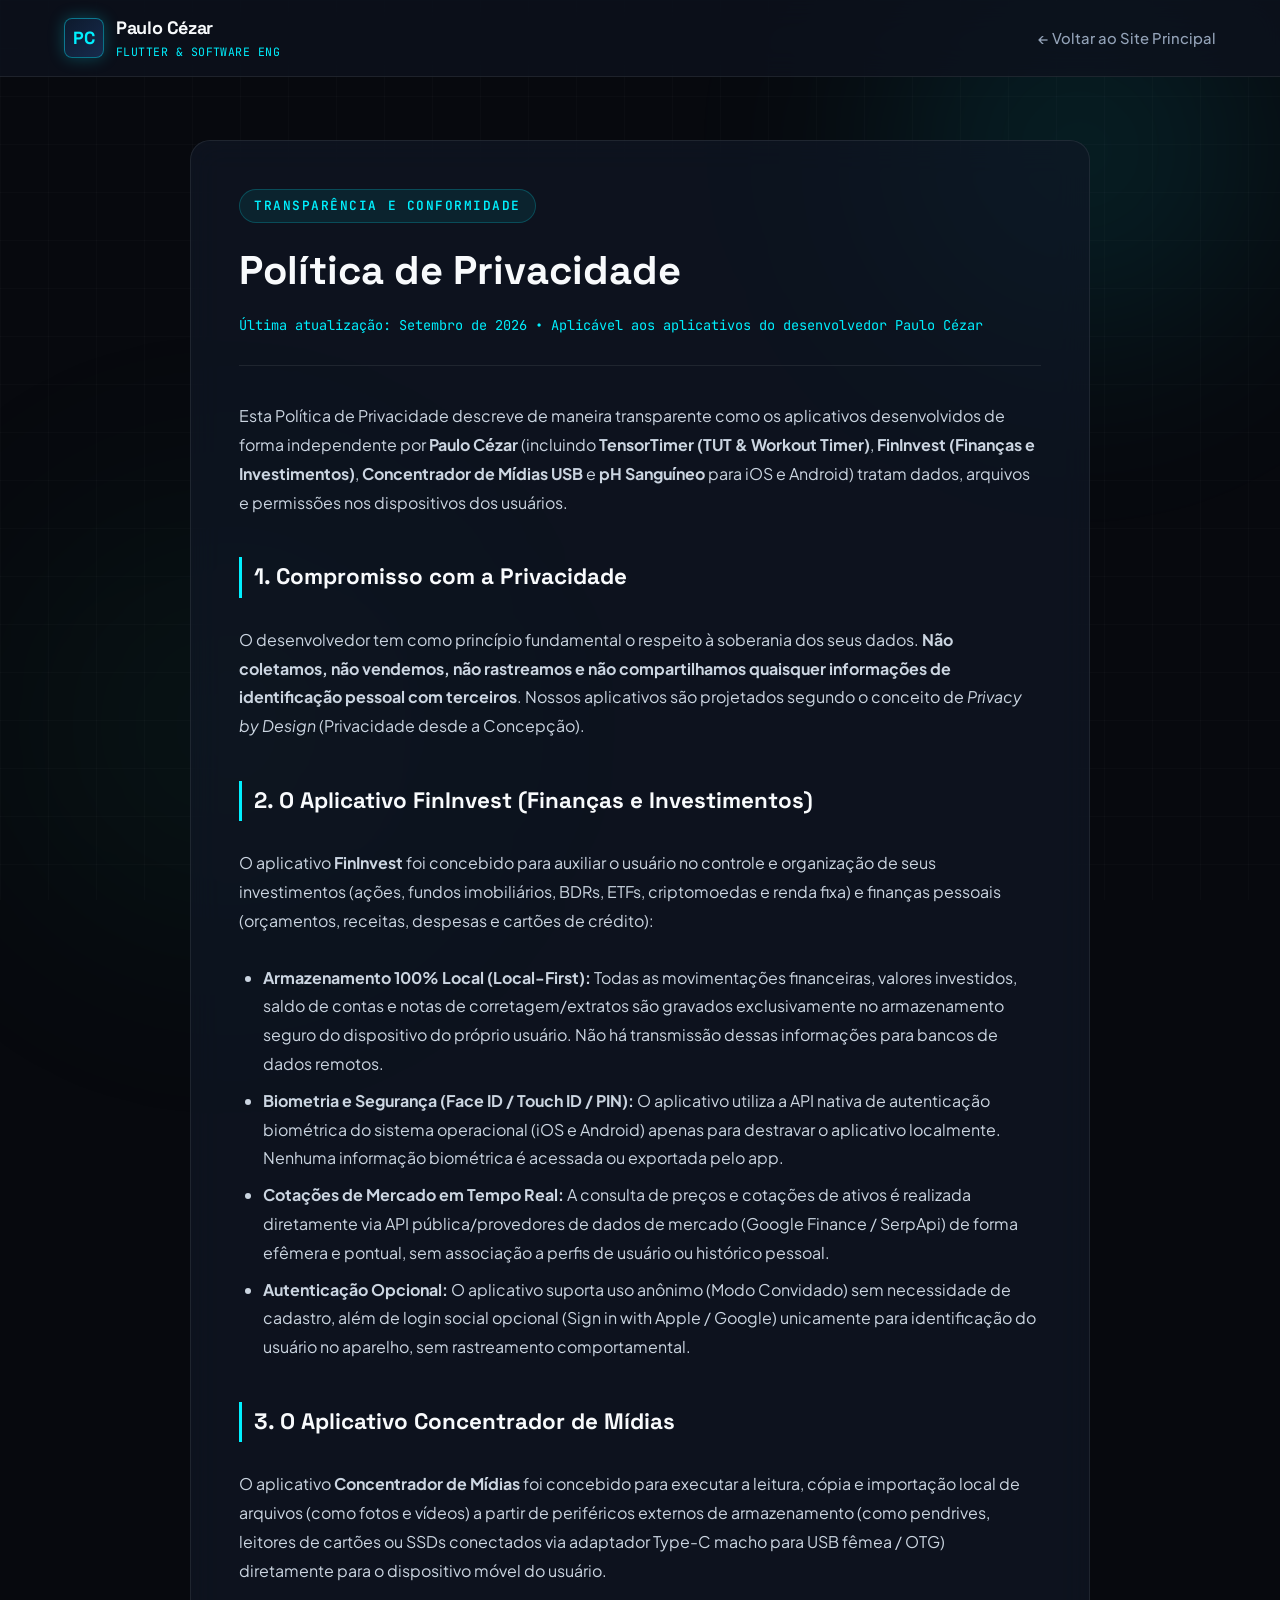
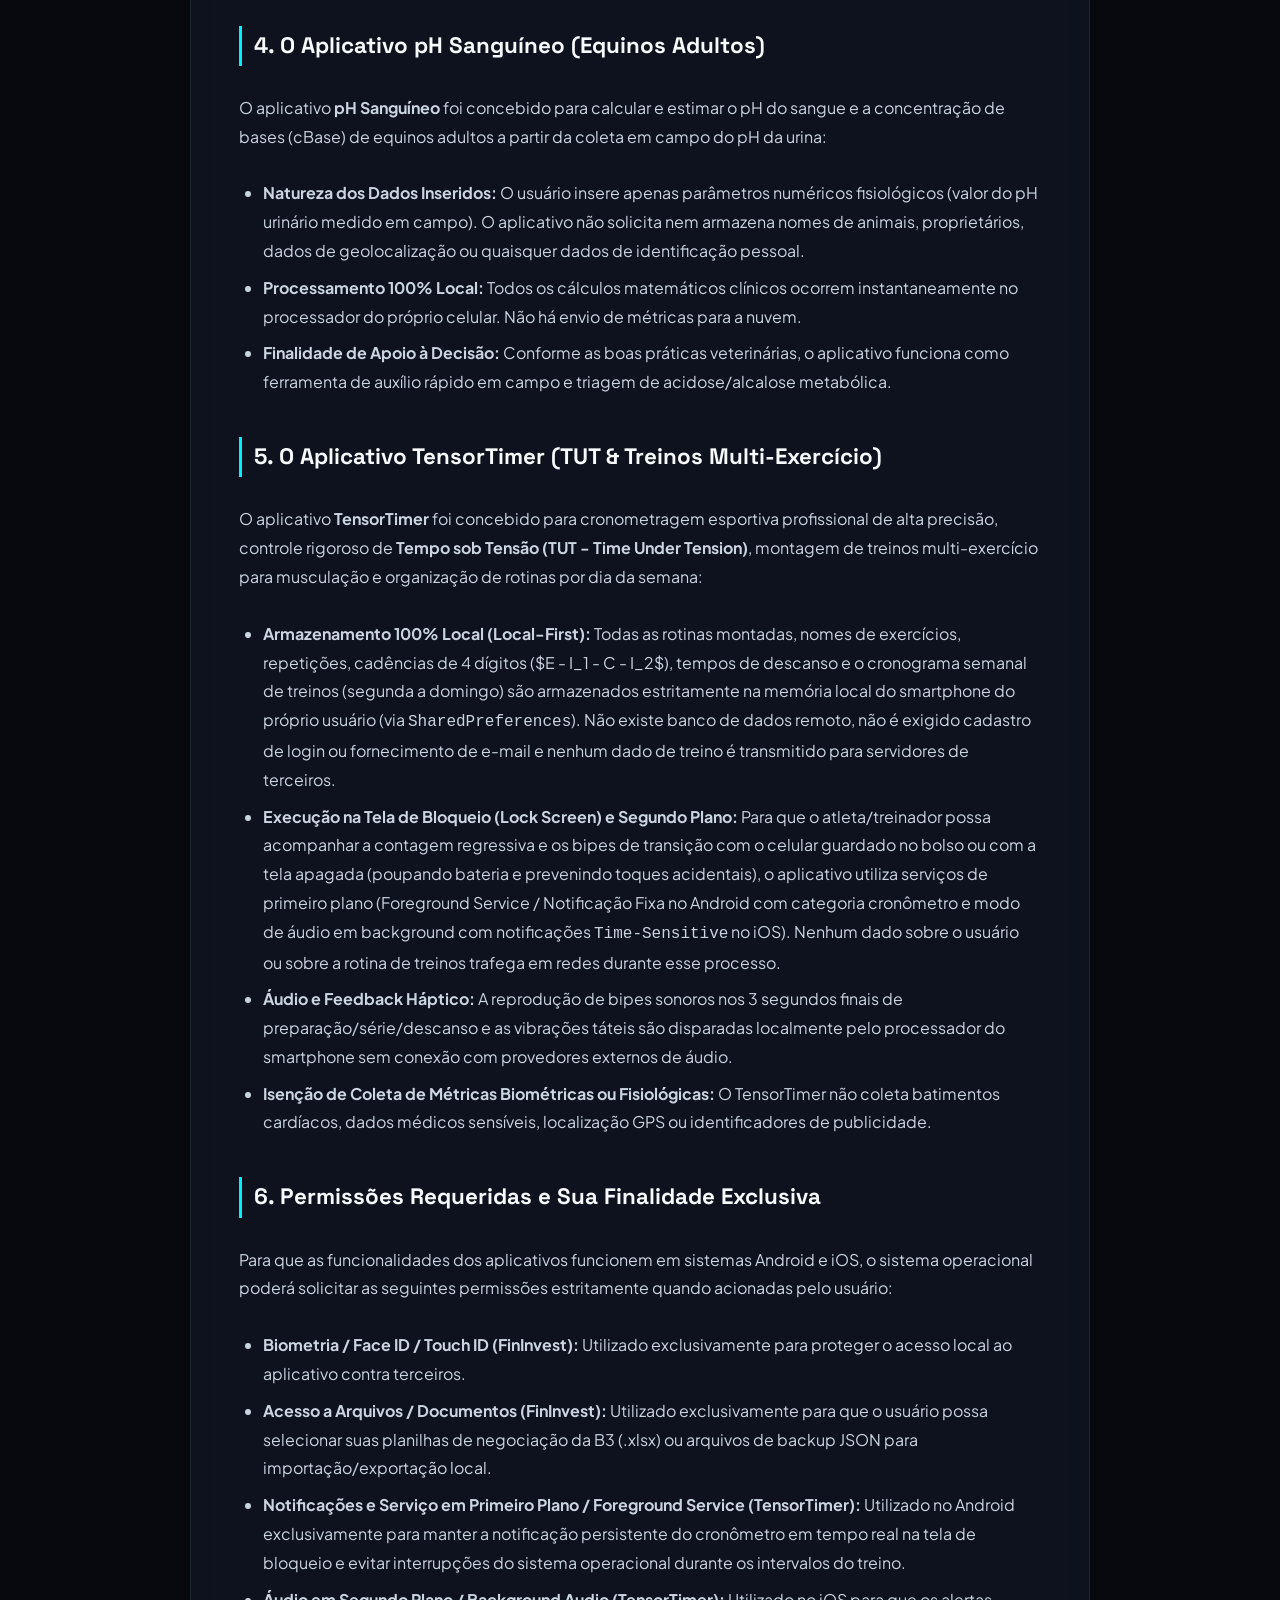
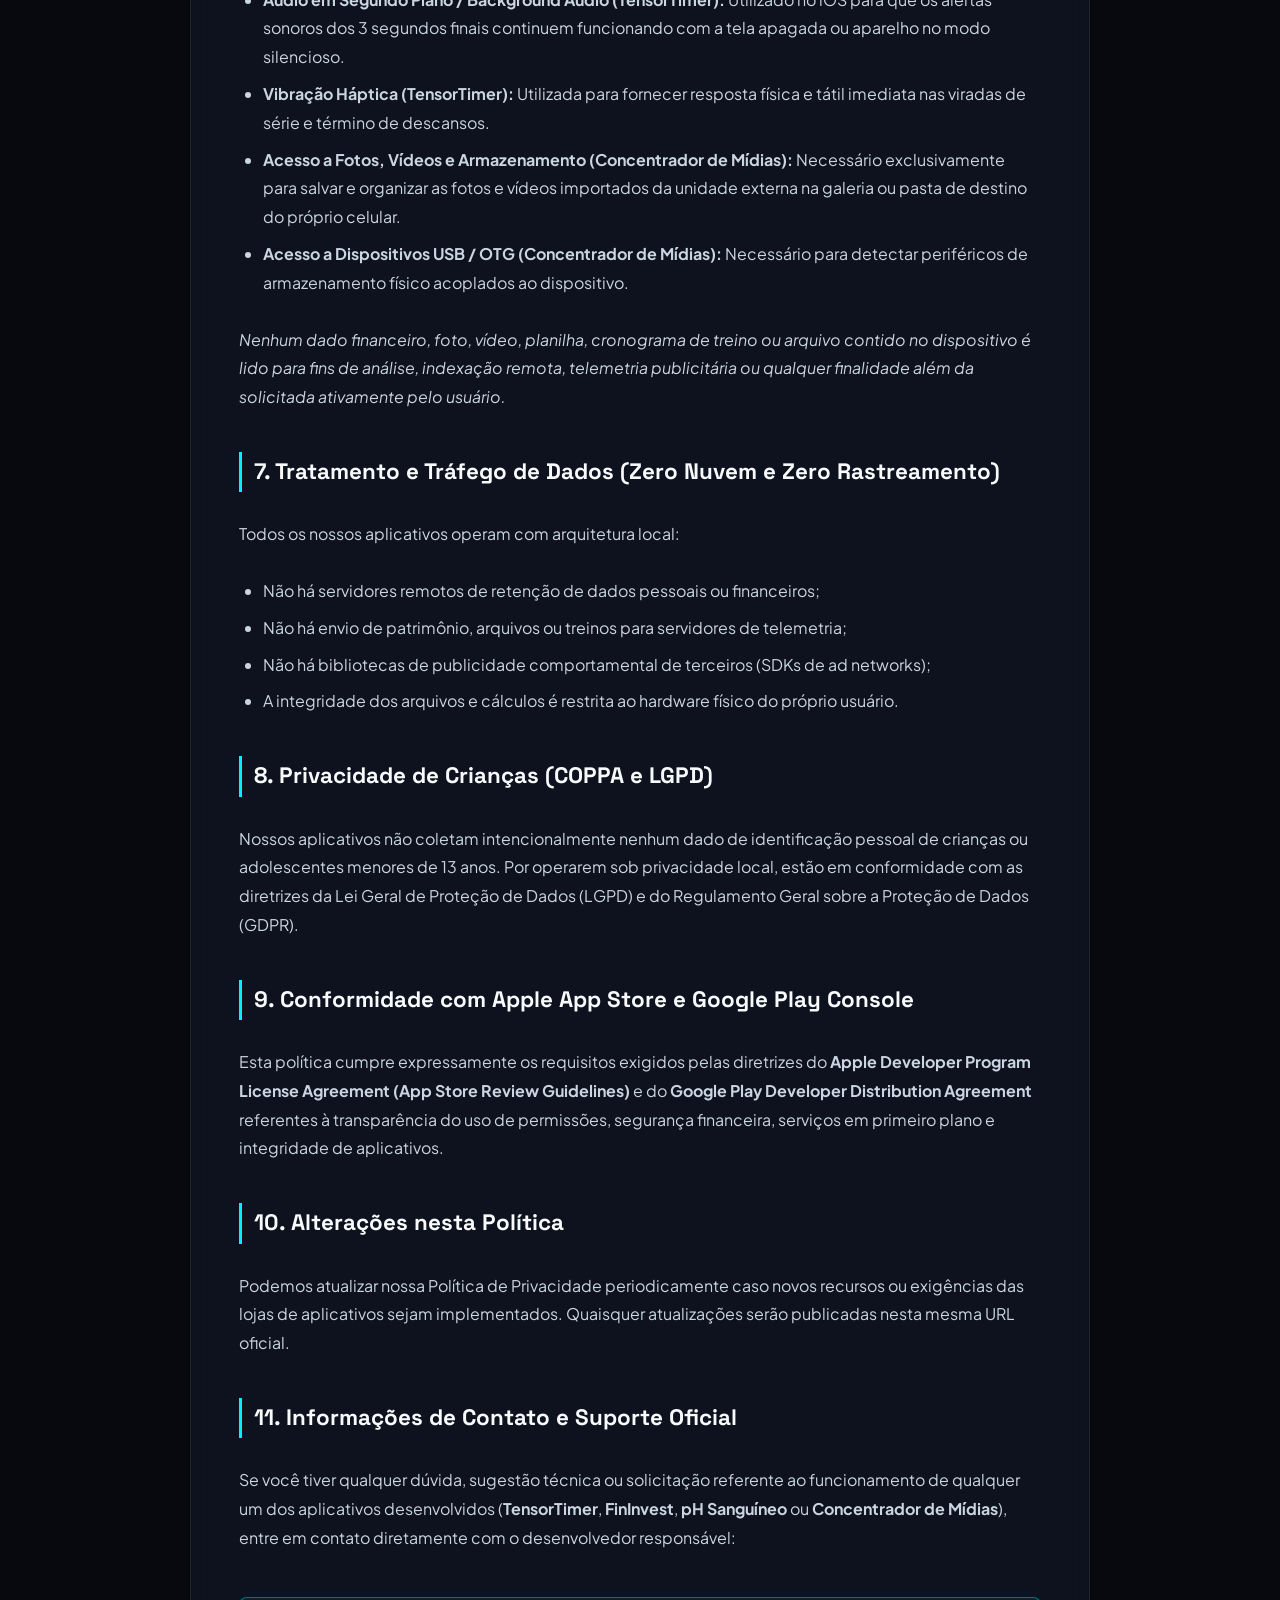
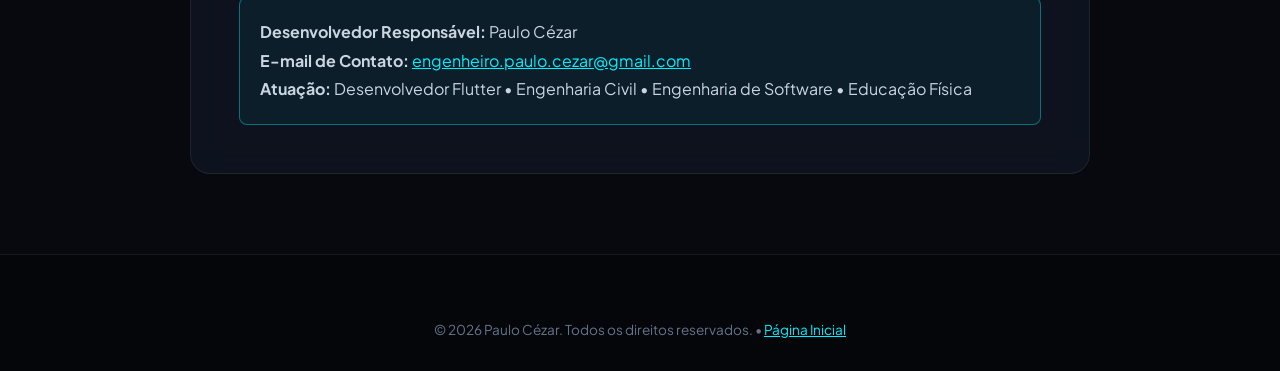
==== commit a6f16be8: "feat: adiciona TensorTimer ao portfolio e atualiza politica de privacidade" ====
--- a/privacy-policy.html
+++ b/privacy-policy.html
@@ -4,7 +4,7 @@
   <meta charset="UTF-8">
   <meta name="viewport" content="width=device-width, initial-scale=1.0">
   <title>Política de Privacidade | Paulo Cézar Apps</title>
-  <meta name="description" content="Política de Privacidade para os aplicativos desenvolvidos por Paulo Cézar, incluindo o Concentrador de Mídias. Em conformidade com Google Play e Apple App Store.">
+  <meta name="description" content="Política de Privacidade para os aplicativos desenvolvidos por Paulo Cézar, incluindo TensorTimer, FinInvest, Concentrador de Mídias USB e pH Sanguíneo. Em conformidade com Google Play e Apple App Store.">
 
   <!-- Google Fonts -->
   <link rel="preconnect" href="https://fonts.googleapis.com">
@@ -51,7 +51,7 @@
 
         <div class="policy-body">
           <p>
-            Esta Política de Privacidade descreve de maneira transparente como os aplicativos desenvolvidos de forma independente por <strong>Paulo Cézar</strong> (incluindo <strong>FinInvest (Finanças e Investimentos)</strong>, <strong>Concentrador de Mídias</strong> e <strong>pH Sanguíneo</strong> para iOS e Android) tratam dados, arquivos e permissões nos dispositivos dos usuários.
+            Esta Política de Privacidade descreve de maneira transparente como os aplicativos desenvolvidos de forma independente por <strong>Paulo Cézar</strong> (incluindo <strong>TensorTimer (TUT &amp; Workout Timer)</strong>, <strong>FinInvest (Finanças e Investimentos)</strong>, <strong>Concentrador de Mídias USB</strong> e <strong>pH Sanguíneo</strong> para iOS e Android) tratam dados, arquivos e permissões nos dispositivos dos usuários.
           </p>
 
           <h2>1. Compromisso com a Privacidade</h2>
@@ -85,7 +85,18 @@
             <li><strong>Finalidade de Apoio à Decisão:</strong> Conforme as boas práticas veterinárias, o aplicativo funciona como ferramenta de auxílio rápido em campo e triagem de acidose/alcalose metabólica.</li>
           </ul>
 
-          <h2>5. Permissões Requeridas e Sua Finalidade Exclusiva</h2>
+          <h2>5. O Aplicativo TensorTimer (TUT &amp; Treinos Multi-Exercício)</h2>
+          <p>
+            O aplicativo <strong>TensorTimer</strong> foi concebido para cronometragem esportiva profissional de alta precisão, controle rigoroso de <strong>Tempo sob Tensão (TUT - Time Under Tension)</strong>, montagem de treinos multi-exercício para musculação e organização de rotinas por dia da semana:
+          </p>
+          <ul>
+            <li><strong>Armazenamento 100% Local (Local-First):</strong> Todas as rotinas montadas, nomes de exercícios, repetições, cadências de 4 dígitos ($E - I_1 - C - I_2$), tempos de descanso e o cronograma semanal de treinos (segunda a domingo) são armazenados estritamente na memória local do smartphone do próprio usuário (via <code>SharedPreferences</code>). Não existe banco de dados remoto, não é exigido cadastro de login ou fornecimento de e-mail e nenhum dado de treino é transmitido para servidores de terceiros.</li>
+            <li><strong>Execução na Tela de Bloqueio (Lock Screen) e Segundo Plano:</strong> Para que o atleta/treinador possa acompanhar a contagem regressiva e os bipes de transição com o celular guardado no bolso ou com a tela apagada (poupando bateria e prevenindo toques acidentais), o aplicativo utiliza serviços de primeiro plano (Foreground Service / Notificação Fixa no Android com categoria cronômetro e modo de áudio em background com notificações <code>Time-Sensitive</code> no iOS). Nenhum dado sobre o usuário ou sobre a rotina de treinos trafega em redes durante esse processo.</li>
+            <li><strong>Áudio e Feedback Háptico:</strong> A reprodução de bipes sonoros nos 3 segundos finais de preparação/série/descanso e as vibrações táteis são disparadas localmente pelo processador do smartphone sem conexão com provedores externos de áudio.</li>
+            <li><strong>Isenção de Coleta de Métricas Biométricas ou Fisiológicas:</strong> O TensorTimer não coleta batimentos cardíacos, dados médicos sensíveis, localização GPS ou identificadores de publicidade.</li>
+          </ul>
+
+          <h2>6. Permissões Requeridas e Sua Finalidade Exclusiva</h2>
           <p>
             Para que as funcionalidades dos aplicativos funcionem em sistemas Android e iOS, o sistema operacional poderá solicitar as seguintes permissões estritamente quando acionadas pelo usuário:
           </p>
@@ -97,6 +108,15 @@
               <strong>Acesso a Arquivos / Documentos (FinInvest):</strong> Utilizado exclusivamente para que o usuário possa selecionar suas planilhas de negociação da B3 (.xlsx) ou arquivos de backup JSON para importação/exportação local.
             </li>
             <li>
+              <strong>Notificações e Serviço em Primeiro Plano / Foreground Service (TensorTimer):</strong> Utilizado no Android exclusivamente para manter a notificação persistente do cronômetro em tempo real na tela de bloqueio e evitar interrupções do sistema operacional durante os intervalos do treino.
+            </li>
+            <li>
+              <strong>Áudio em Segundo Plano / Background Audio (TensorTimer):</strong> Utilizado no iOS para que os alertas sonoros dos 3 segundos finais continuem funcionando com a tela apagada ou aparelho no modo silencioso.
+            </li>
+            <li>
+              <strong>Vibração Háptica (TensorTimer):</strong> Utilizada para fornecer resposta física e tátil imediata nas viradas de série e término de descansos.
+            </li>
+            <li>
               <strong>Acesso a Fotos, Vídeos e Armazenamento (Concentrador de Mídias):</strong> Necessário exclusivamente para salvar e organizar as fotos e vídeos importados da unidade externa na galeria ou pasta de destino do próprio celular.
             </li>
             <li>
@@ -104,44 +124,44 @@
             </li>
           </ul>
           <p>
-            <em>Nenhum dado financeiro, foto, vídeo ou arquivo contido no dispositivo é lido para fins de análise, indexação remota, telemetria publicitária ou qualquer finalidade além da solicitada ativamente pelo usuário.</em>
+            <em>Nenhum dado financeiro, foto, vídeo, planilha, cronograma de treino ou arquivo contido no dispositivo é lido para fins de análise, indexação remota, telemetria publicitária ou qualquer finalidade além da solicitada ativamente pelo usuário.</em>
           </p>
 
-          <h2>6. Tratamento e Tráfego de Dados (Zero Nuvem e Zero Rastreamento)</h2>
+          <h2>7. Tratamento e Tráfego de Dados (Zero Nuvem e Zero Rastreamento)</h2>
           <p>
             Todos os nossos aplicativos operam com arquitetura local:
           </p>
           <ul>
             <li>Não há servidores remotos de retenção de dados pessoais ou financeiros;</li>
-            <li>Não há envio de patrimônio ou movimentações para servidores de telemetria;</li>
+            <li>Não há envio de patrimônio, arquivos ou treinos para servidores de telemetria;</li>
             <li>Não há bibliotecas de publicidade comportamental de terceiros (SDKs de ad networks);</li>
             <li>A integridade dos arquivos e cálculos é restrita ao hardware físico do próprio usuário.</li>
           </ul>
 
-          <h2>7. Privacidade de Crianças (COPPA e LGPD)</h2>
+          <h2>8. Privacidade de Crianças (COPPA e LGPD)</h2>
           <p>
             Nossos aplicativos não coletam intencionalmente nenhum dado de identificação pessoal de crianças ou adolescentes menores de 13 anos. Por operarem sob privacidade local, estão em conformidade com as diretrizes da Lei Geral de Proteção de Dados (LGPD) e do Regulamento Geral sobre a Proteção de Dados (GDPR).
           </p>
 
-          <h2>8. Conformidade com Apple App Store e Google Play Console</h2>
+          <h2>9. Conformidade com Apple App Store e Google Play Console</h2>
           <p>
-            Esta política cumpre expressamente os requisitos exigidos pelas diretrizes do <strong>Apple Developer Program License Agreement (App Store Review Guidelines)</strong> e do <strong>Google Play Developer Distribution Agreement</strong> referentes à transparência do uso de permissões, segurança financeira e integridade de aplicativos.
+            Esta política cumpre expressamente os requisitos exigidos pelas diretrizes do <strong>Apple Developer Program License Agreement (App Store Review Guidelines)</strong> e do <strong>Google Play Developer Distribution Agreement</strong> referentes à transparência do uso de permissões, segurança financeira, serviços em primeiro plano e integridade de aplicativos.
           </p>
 
-          <h2>9. Alterações nesta Política</h2>
+          <h2>10. Alterações nesta Política</h2>
           <p>
             Podemos atualizar nossa Política de Privacidade periodicamente caso novos recursos ou exigências das lojas de aplicativos sejam implementados. Quaisquer atualizações serão publicadas nesta mesma URL oficial.
           </p>
 
-          <h2>10. Informações de Contato e Suporte Oficial</h2>
+          <h2>11. Informações de Contato e Suporte Oficial</h2>
           <p>
-            Se você tiver qualquer dúvida, sugestão técnica ou solicitação referente ao funcionamento de qualquer um dos aplicativos desenvolvidos (<strong>FinInvest</strong>, <strong>pH Sanguíneo</strong> ou <strong>Concentrador de Mídias</strong>), entre em contato diretamente com o desenvolvedor responsável:
+            Se você tiver qualquer dúvida, sugestão técnica ou solicitação referente ao funcionamento de qualquer um dos aplicativos desenvolvidos (<strong>TensorTimer</strong>, <strong>FinInvest</strong>, <strong>pH Sanguíneo</strong> ou <strong>Concentrador de Mídias</strong>), entre em contato diretamente com o desenvolvedor responsável:
           </p>
 
           <div class="policy-contact-box">
             <strong>Desenvolvedor Responsável:</strong> Paulo Cézar<br>
             <strong>E-mail de Contato:</strong> <a href="mailto:engenheiro.paulo.cezar@gmail.com" style="color: var(--cyan);">engenheiro.paulo.cezar@gmail.com</a><br>
-            <strong>Atuação:</strong> Desenvolvedor Flutter &bull; Engenharia Civil &bull; Engenharia de Software
+            <strong>Atuação:</strong> Desenvolvedor Flutter &bull; Engenharia Civil &bull; Engenharia de Software &bull; Educação Física
           </div>
         </div>
       </div>
--- a/css/style.css
+++ b/css/style.css
@@ -863,6 +863,16 @@
   background: rgba(245, 158, 11, 0.06);
 }
 
+.store-badge-card.review {
+  border-color: rgba(56, 189, 248, 0.4);
+  background: rgba(56, 189, 248, 0.06);
+}
+
+.store-badge-card.prep {
+  border-color: rgba(255, 87, 34, 0.4);
+  background: rgba(255, 87, 34, 0.06);
+}
+
 .store-icon {
   width: 28px;
   height: 28px;
@@ -913,6 +923,18 @@
 .status-chip.chip-test {
   background: rgba(245, 158, 11, 0.2);
   color: var(--amber);
+}
+
+.status-chip.chip-review {
+  background: rgba(56, 189, 248, 0.18);
+  color: #38bdf8;
+  border: 1px solid rgba(56, 189, 248, 0.35);
+}
+
+.status-chip.chip-prep {
+  background: rgba(255, 87, 34, 0.18);
+  color: #ff7043;
+  border: 1px solid rgba(255, 87, 34, 0.35);
 }
 
 /* Hardware Connection Blueprint Interactive Visualizer */
@@ -1019,6 +1041,26 @@
 
 .app-hero-card.card-emerald::after {
   background: radial-gradient(circle, var(--emerald-glow) 0%, transparent 70%);
+}
+
+/* Card Styling for FinInvest & Fintech Apps */
+.app-hero-card.card-indigo {
+  border-color: rgba(56, 189, 248, 0.35);
+  background: linear-gradient(180deg, rgba(14, 25, 45, 0.9) 0%, rgba(8, 14, 26, 0.9) 100%);
+}
+
+.app-hero-card.card-indigo::after {
+  background: radial-gradient(circle, rgba(56, 189, 248, 0.2) 0%, transparent 70%);
+}
+
+/* Card Styling for TensorTimer & Athletic Performance Apps */
+.app-hero-card.card-sport {
+  border-color: rgba(255, 87, 34, 0.35);
+  background: linear-gradient(180deg, rgba(28, 18, 16, 0.92) 0%, rgba(12, 14, 22, 0.95) 100%);
+}
+
+.app-hero-card.card-sport::after {
+  background: radial-gradient(circle, rgba(255, 87, 34, 0.18) 0%, transparent 70%);
 }
 
 /* QR Code Download Panel Component */
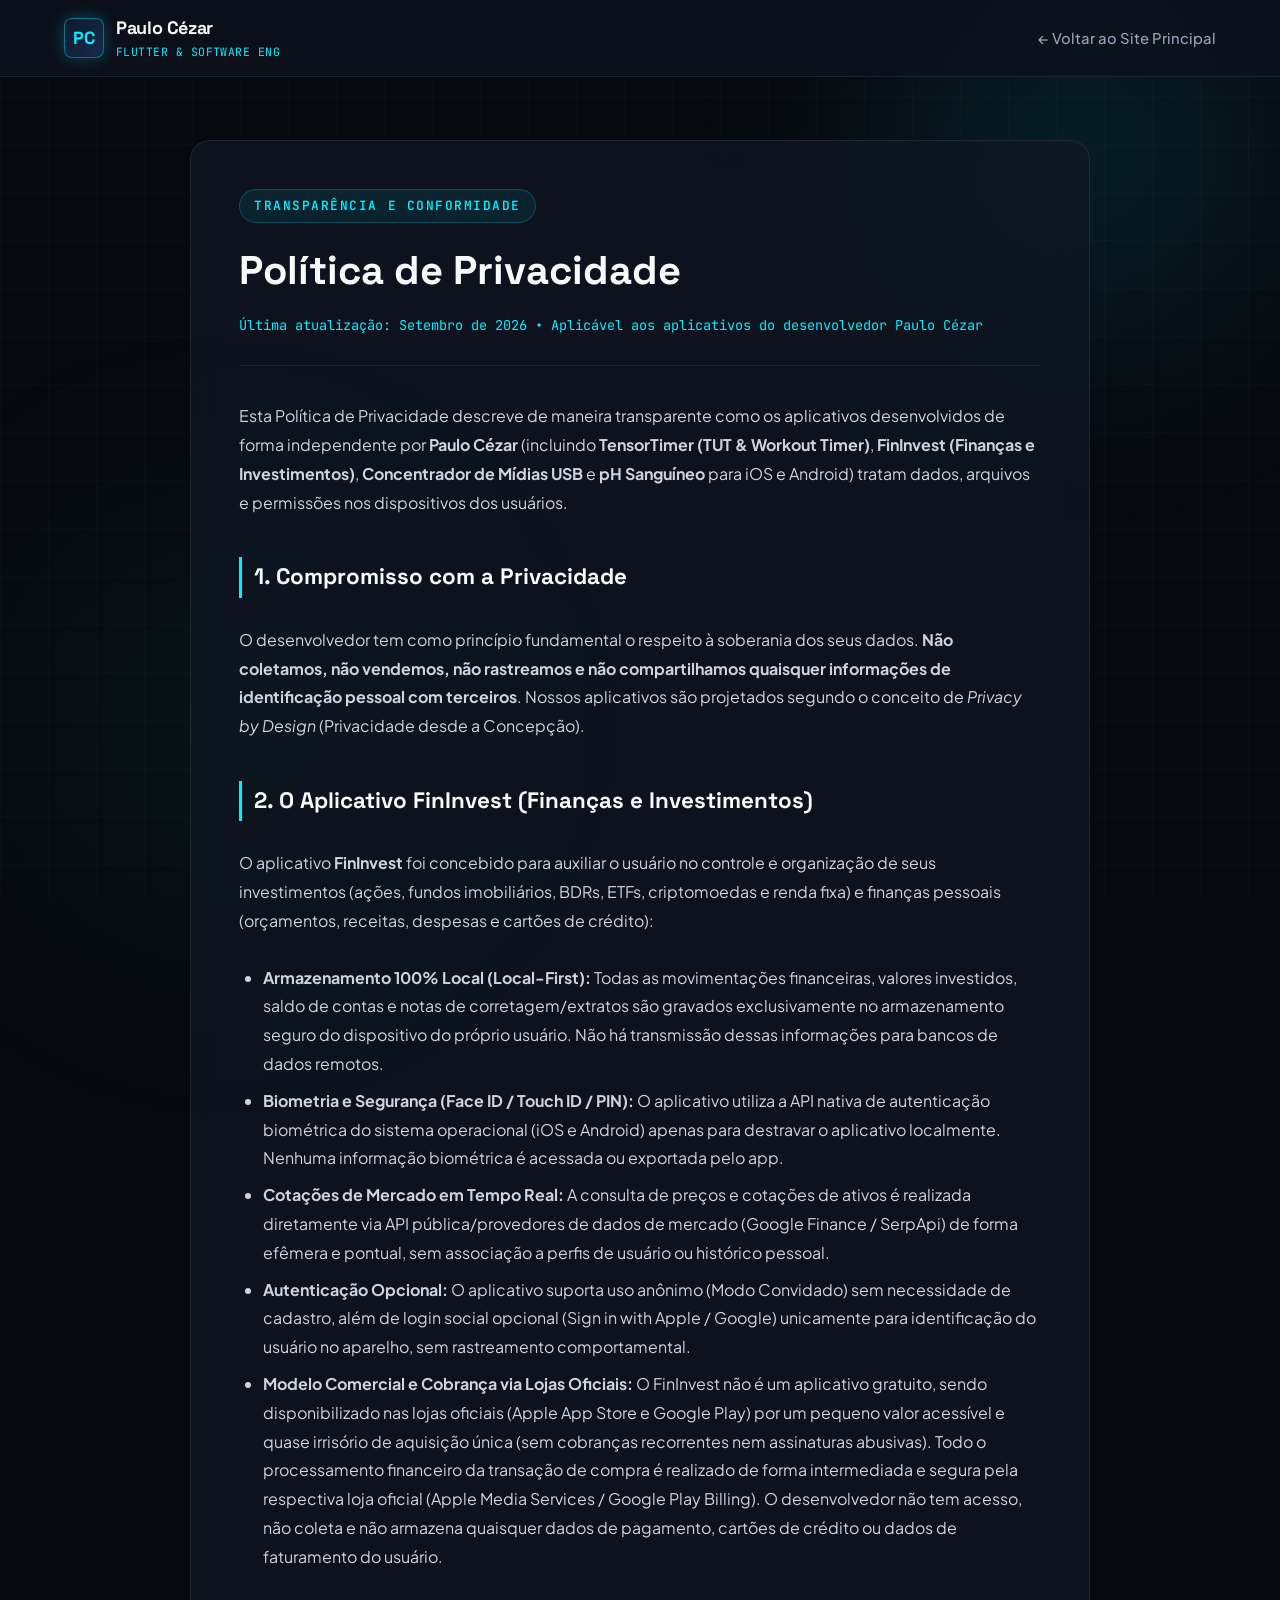
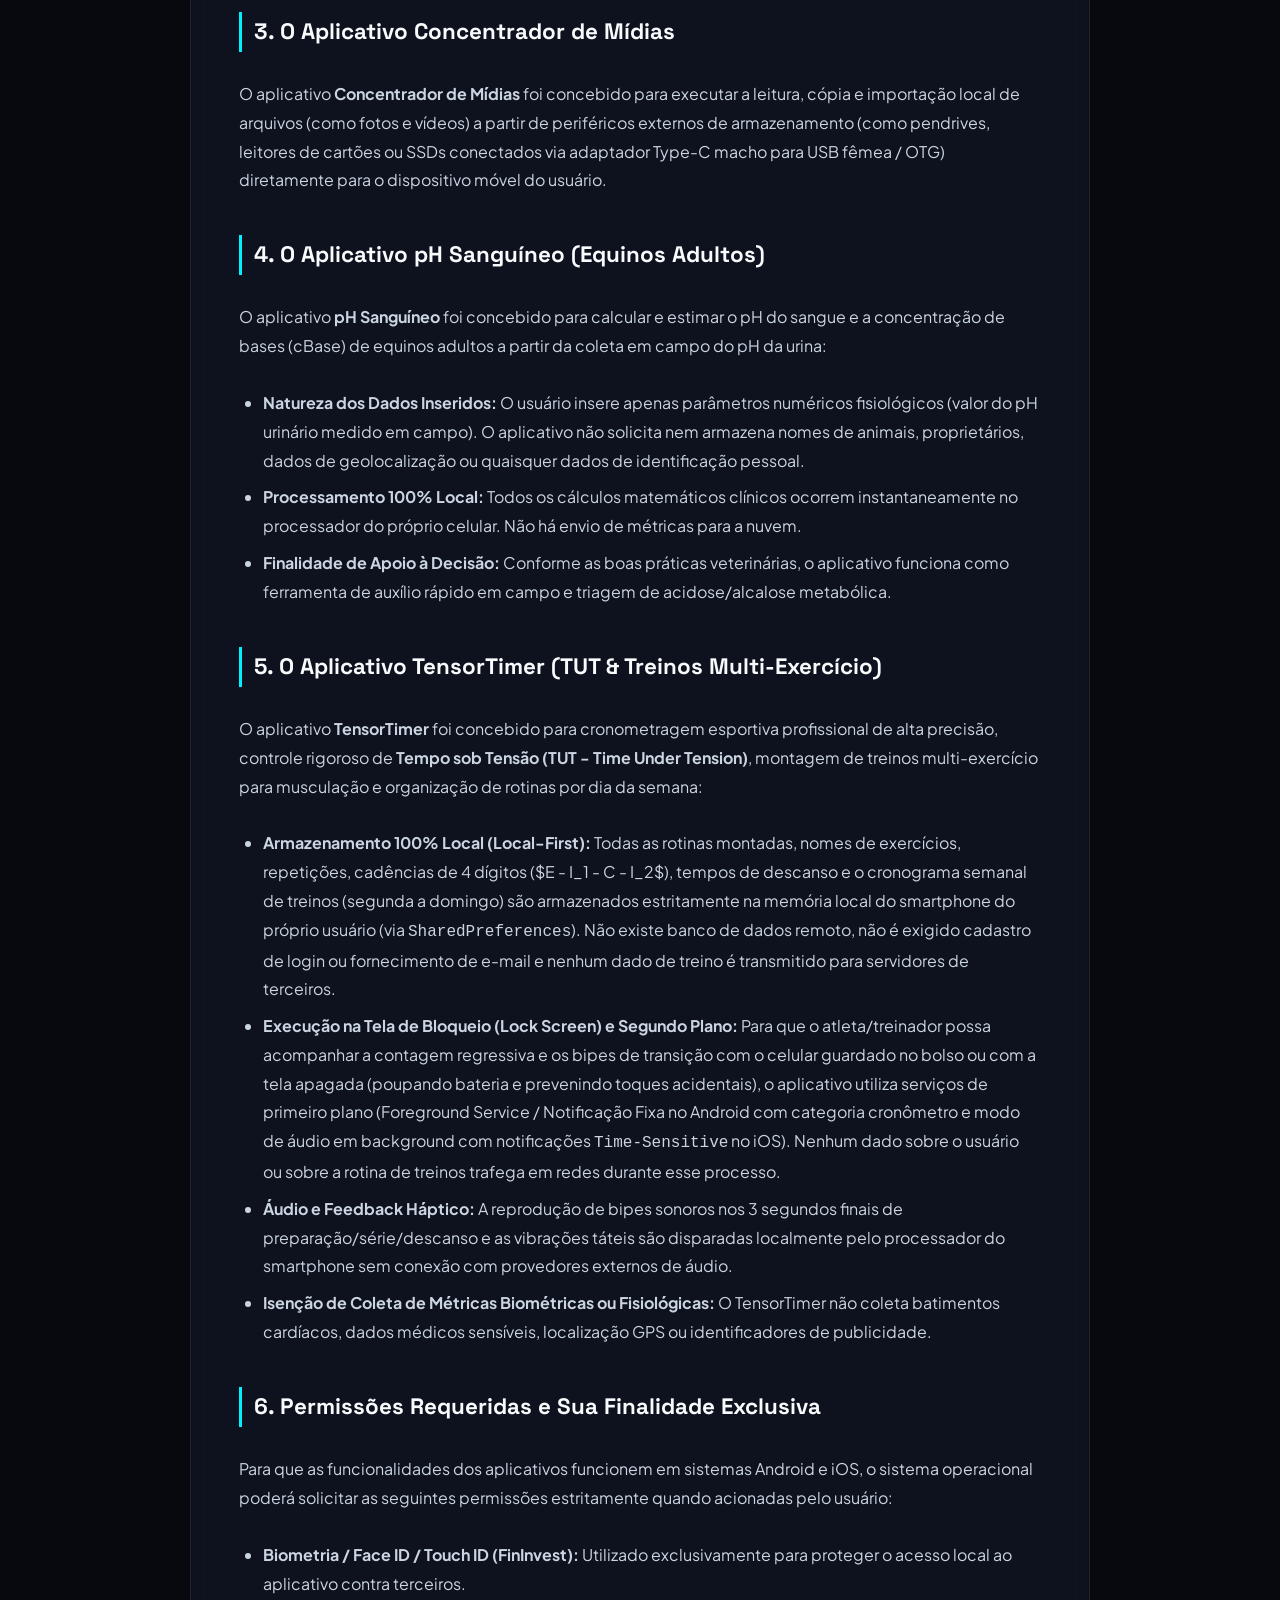
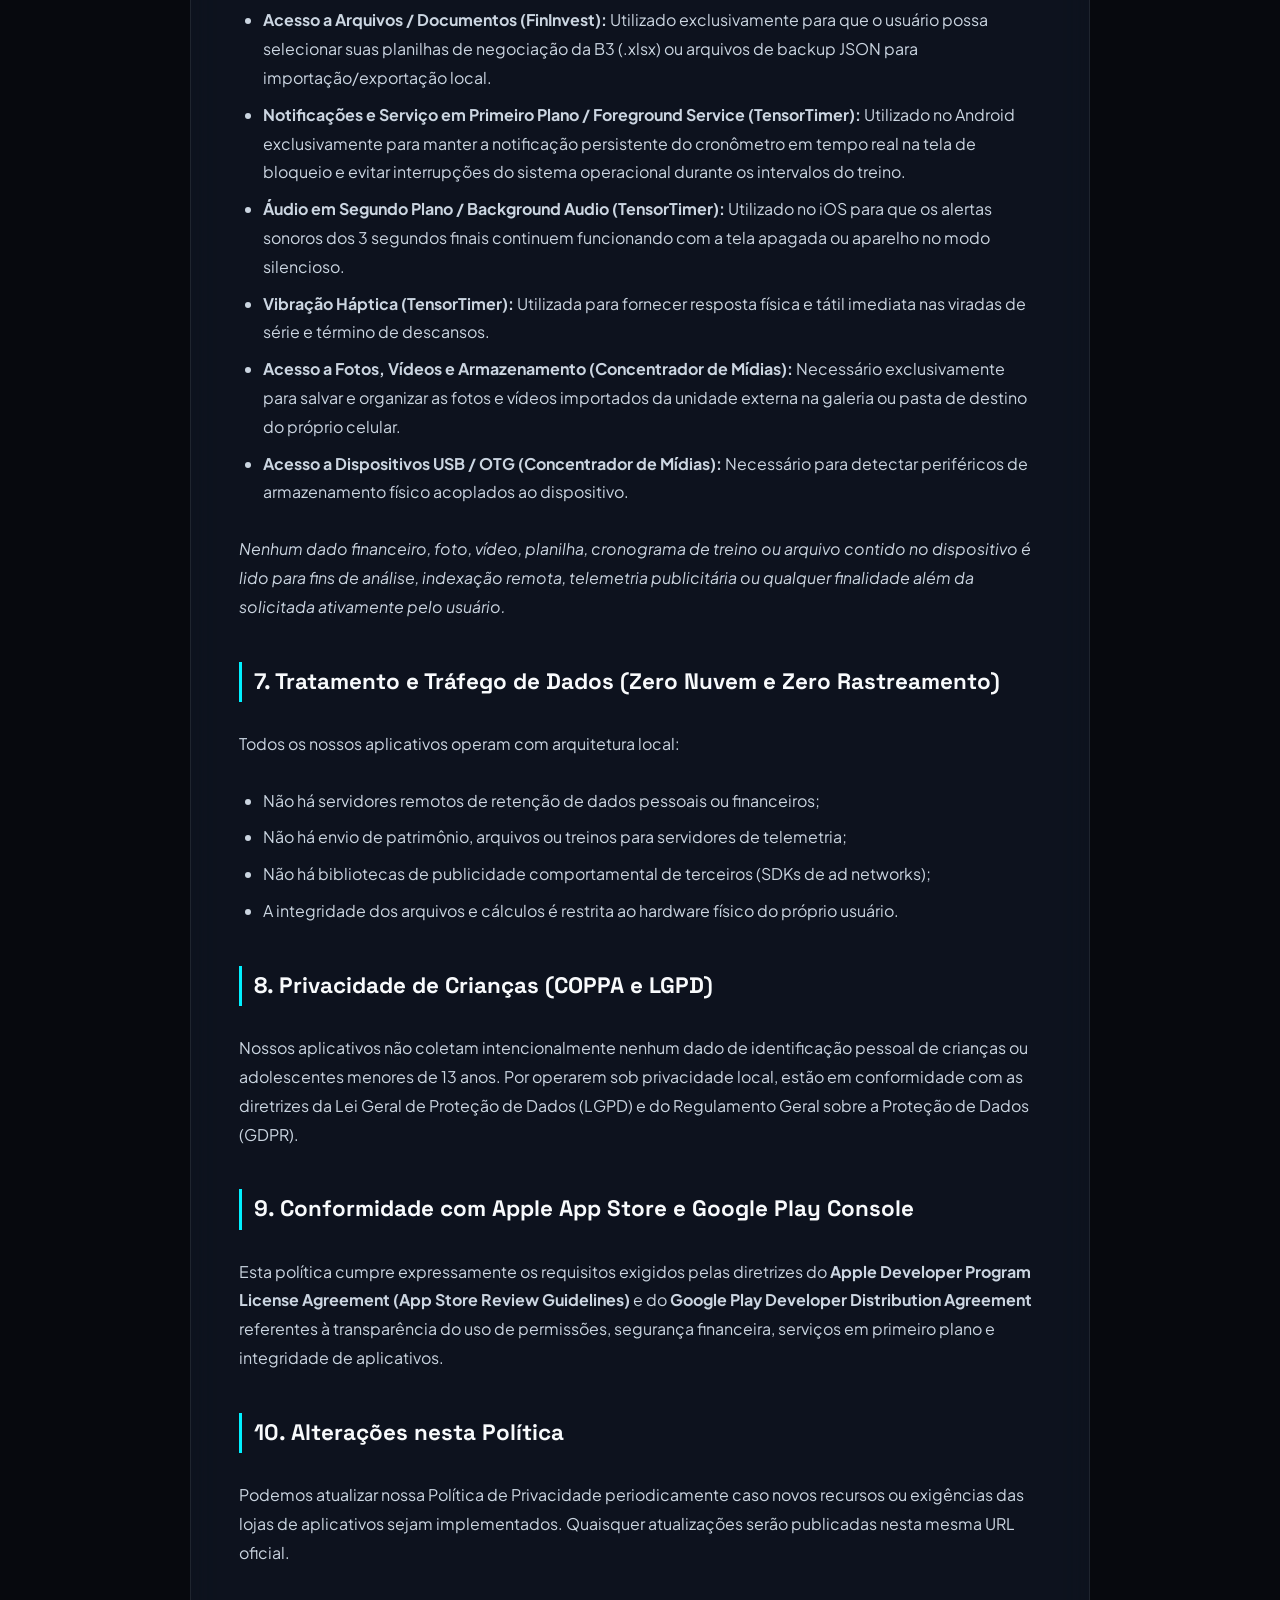
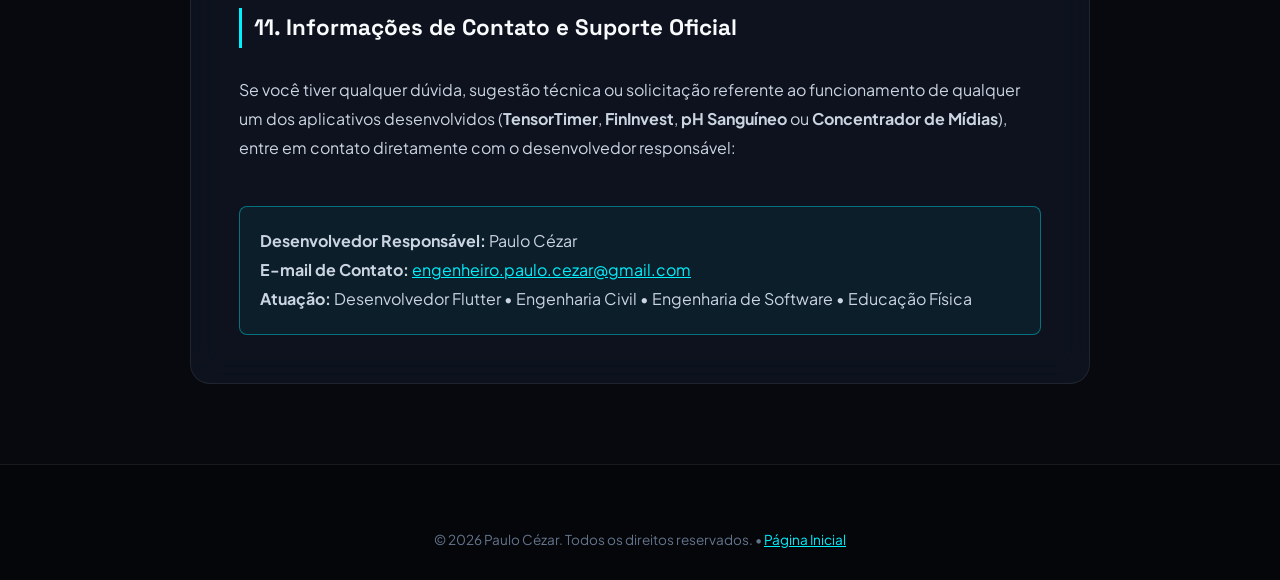
==== commit 20cc80e6: "docs: detalha modelo de aquisição do FinInvest por valor quase irrisório de compra única" ====
--- a/privacy-policy.html
+++ b/privacy-policy.html
@@ -68,6 +68,7 @@
             <li><strong>Biometria e Segurança (Face ID / Touch ID / PIN):</strong> O aplicativo utiliza a API nativa de autenticação biométrica do sistema operacional (iOS e Android) apenas para destravar o aplicativo localmente. Nenhuma informação biométrica é acessada ou exportada pelo app.</li>
             <li><strong>Cotações de Mercado em Tempo Real:</strong> A consulta de preços e cotações de ativos é realizada diretamente via API pública/provedores de dados de mercado (Google Finance / SerpApi) de forma efêmera e pontual, sem associação a perfis de usuário ou histórico pessoal.</li>
             <li><strong>Autenticação Opcional:</strong> O aplicativo suporta uso anônimo (Modo Convidado) sem necessidade de cadastro, além de login social opcional (Sign in with Apple / Google) unicamente para identificação do usuário no aparelho, sem rastreamento comportamental.</li>
+            <li><strong>Modelo Comercial e Cobrança via Lojas Oficiais:</strong> O FinInvest não é um aplicativo gratuito, sendo disponibilizado nas lojas oficiais (Apple App Store e Google Play) por um pequeno valor acessível e quase irrisório de aquisição única (sem cobranças recorrentes nem assinaturas abusivas). Todo o processamento financeiro da transação de compra é realizado de forma intermediada e segura pela respectiva loja oficial (Apple Media Services / Google Play Billing). O desenvolvedor não tem acesso, não coleta e não armazena quaisquer dados de pagamento, cartões de crédito ou dados de faturamento do usuário.</li>
           </ul>
 
           <h2>3. O Aplicativo Concentrador de Mídias</h2>
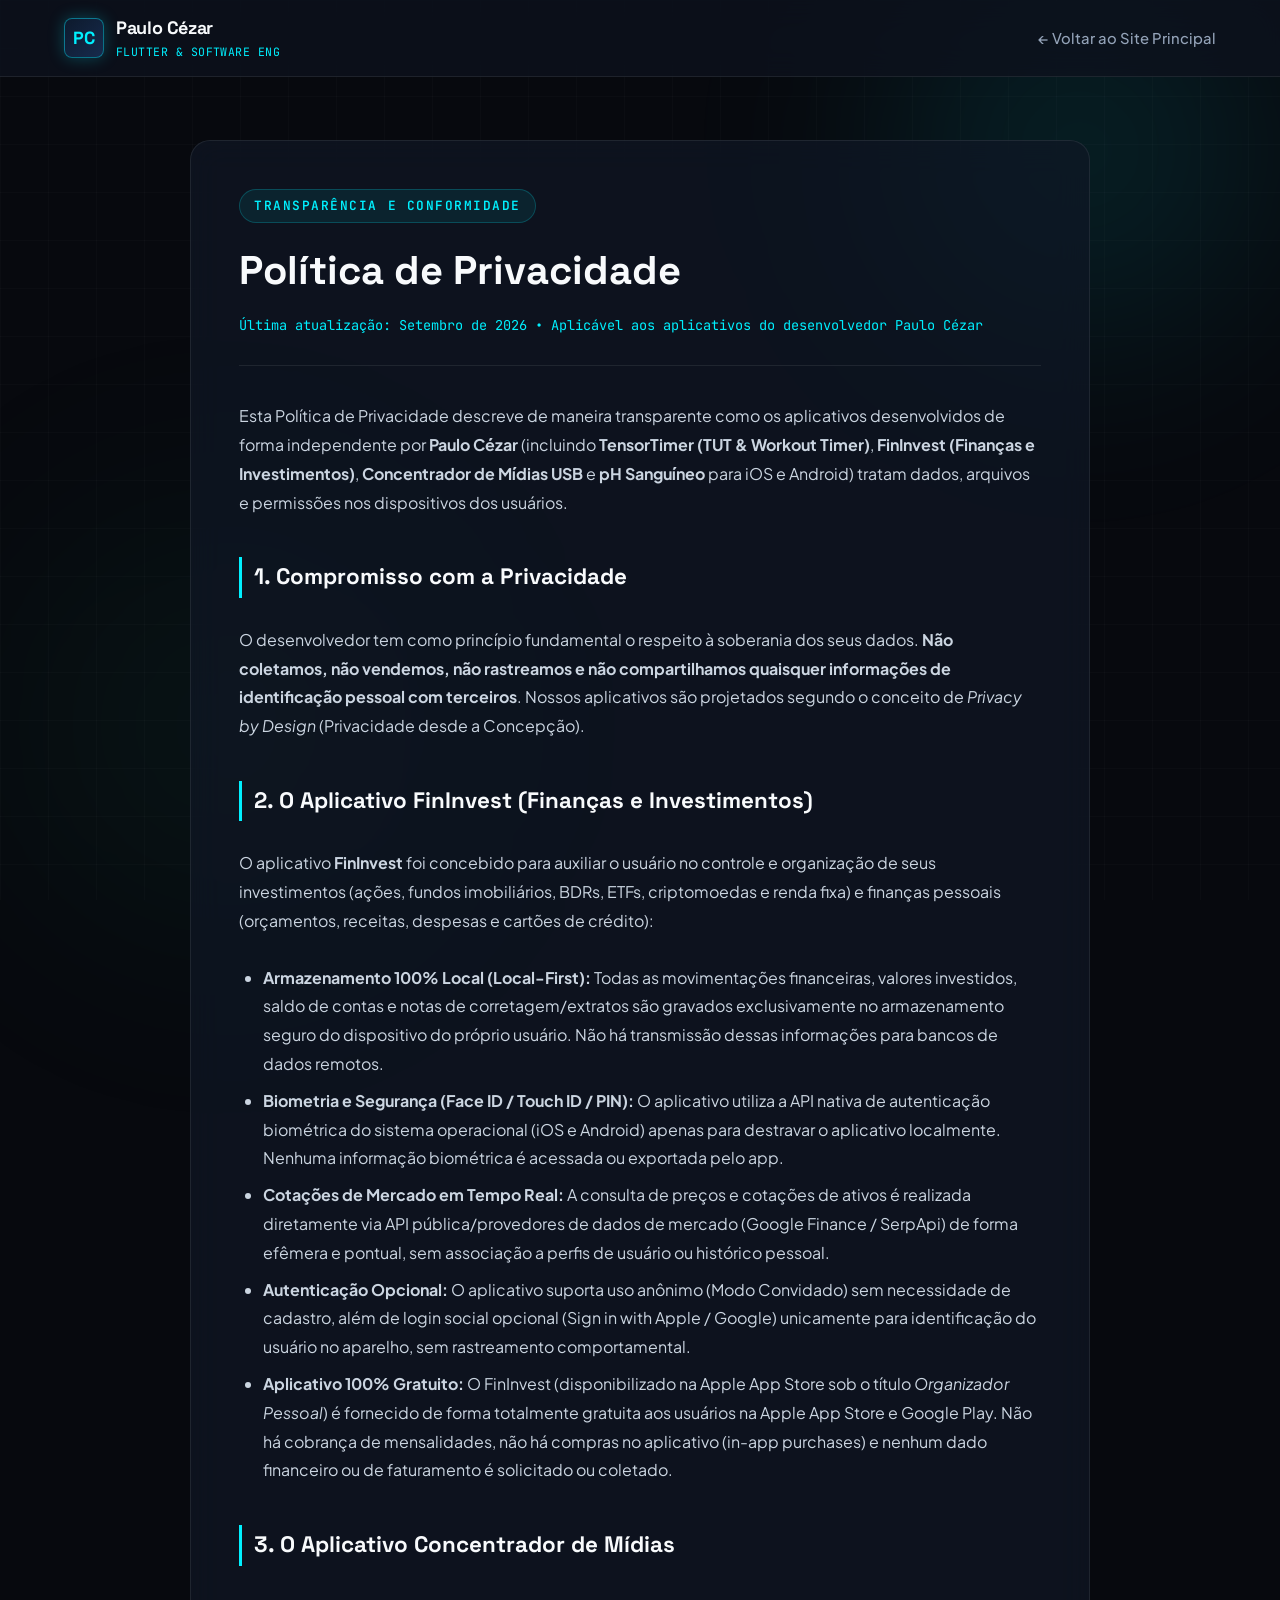
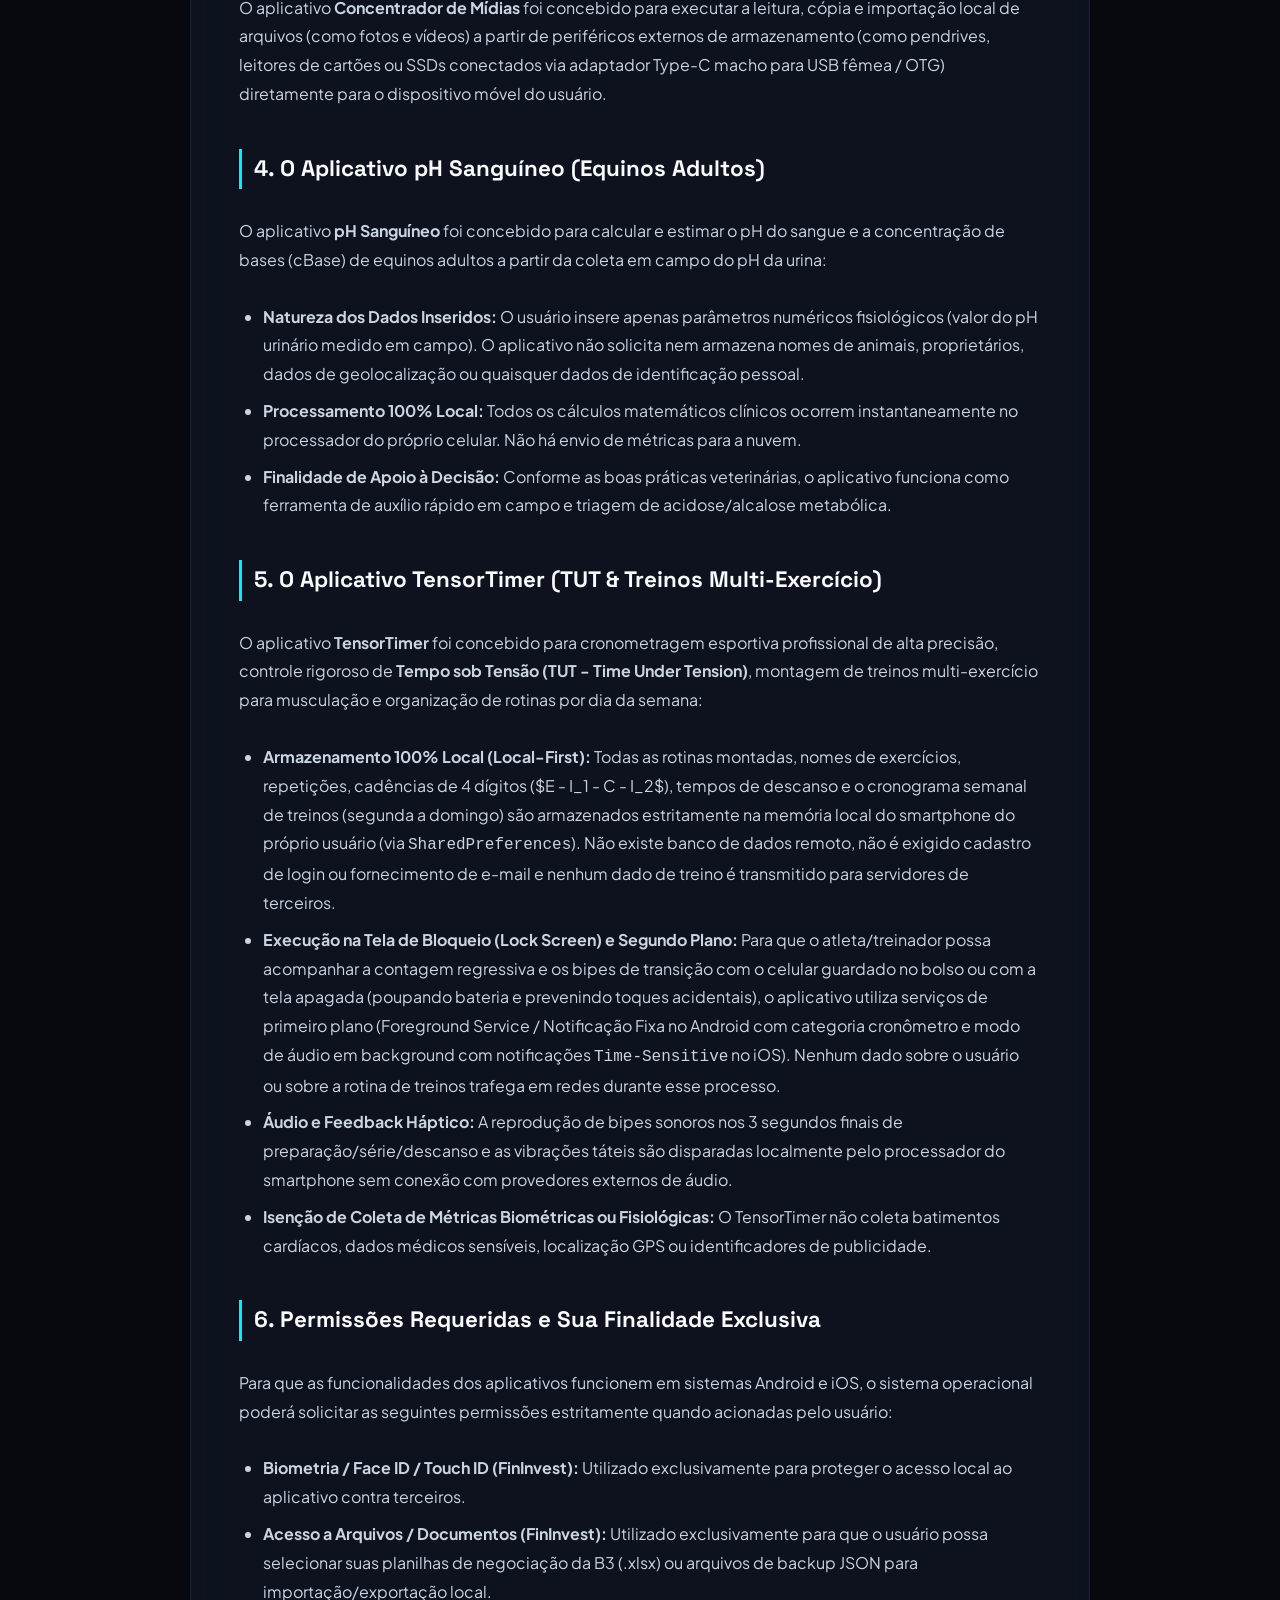
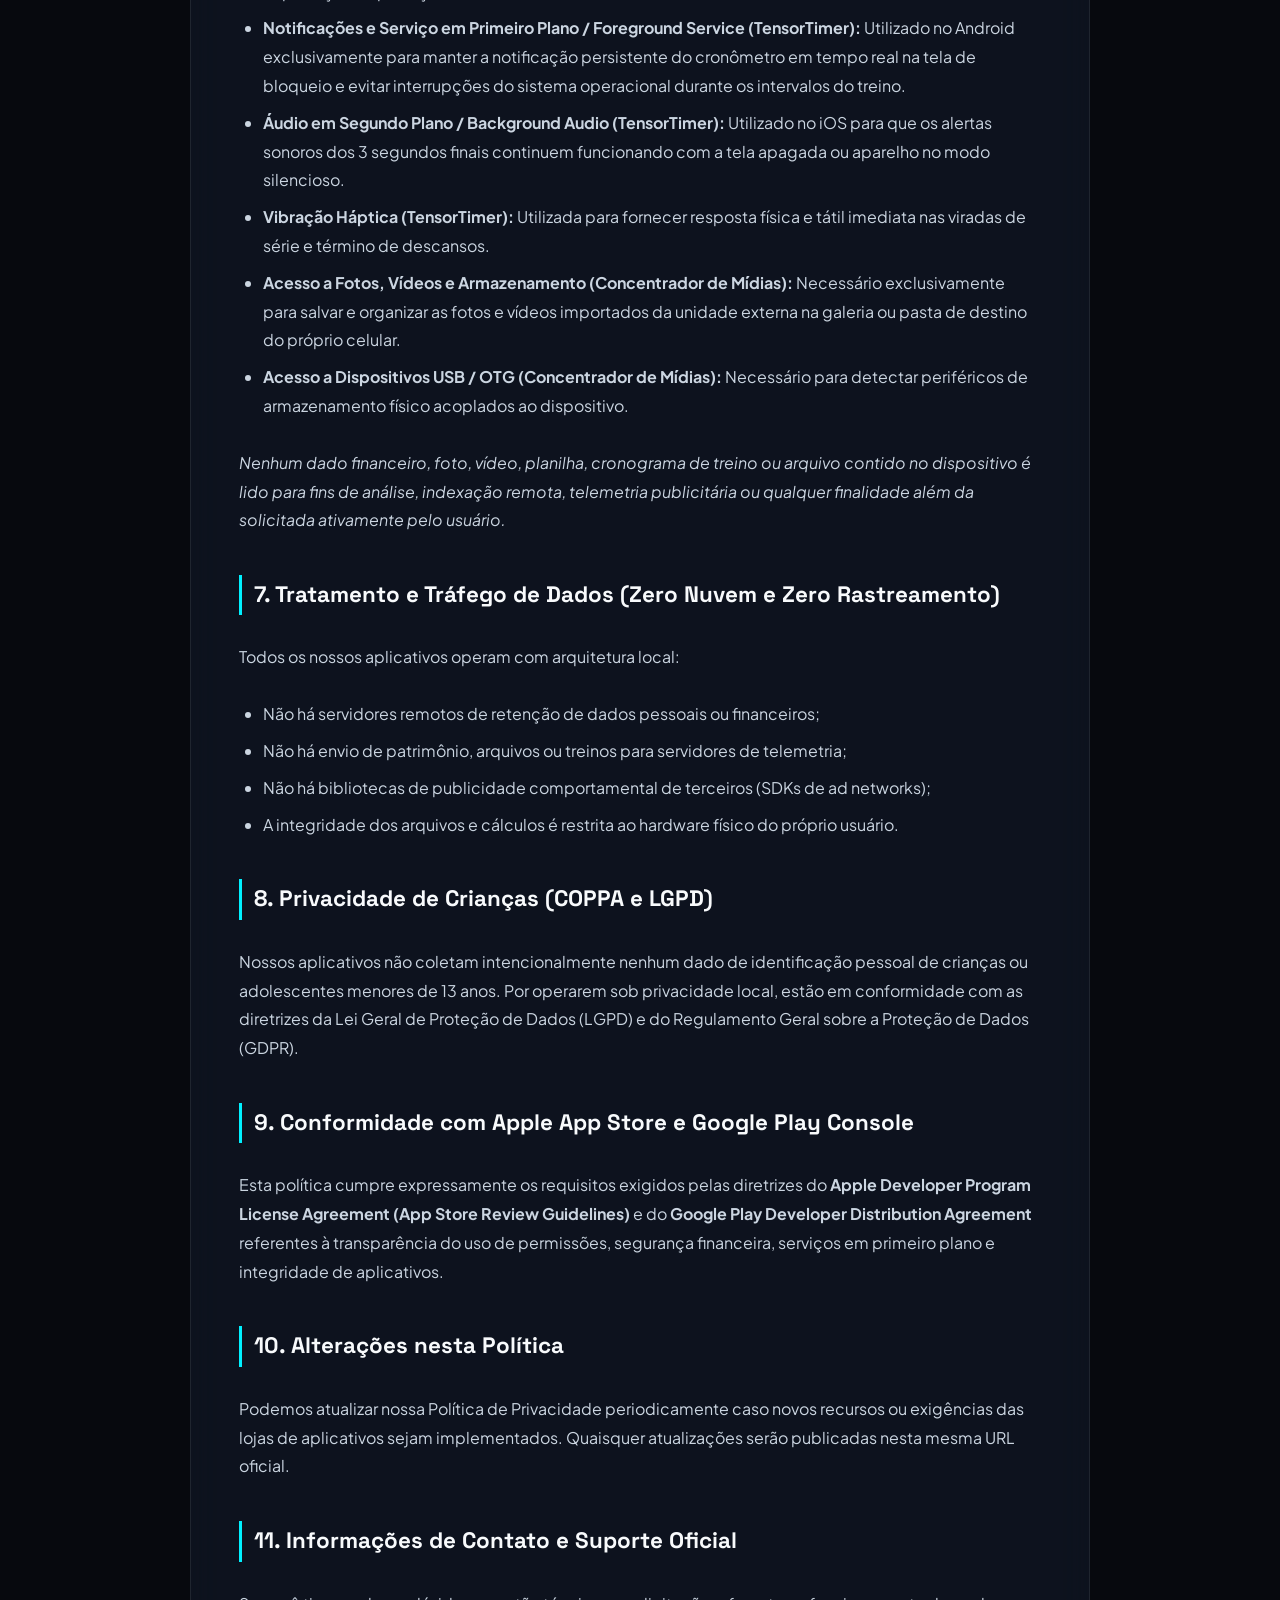
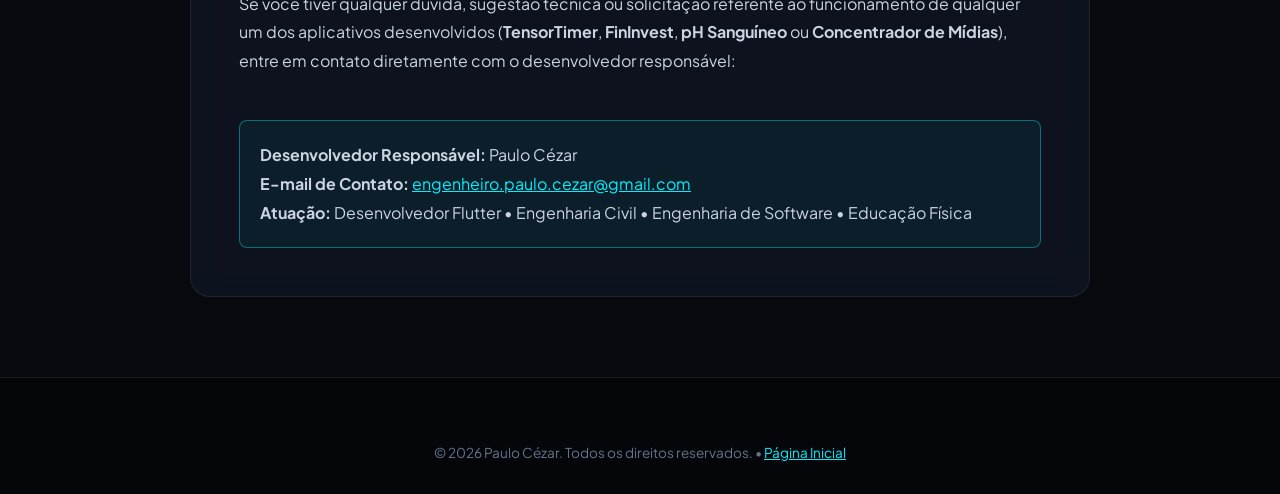
==== commit 19c8b4ba: "feat: atualiza FinInvest como publicado na Apple App Store e 100% gratuito" ====
--- a/privacy-policy.html
+++ b/privacy-policy.html
@@ -68,7 +68,7 @@
             <li><strong>Biometria e Segurança (Face ID / Touch ID / PIN):</strong> O aplicativo utiliza a API nativa de autenticação biométrica do sistema operacional (iOS e Android) apenas para destravar o aplicativo localmente. Nenhuma informação biométrica é acessada ou exportada pelo app.</li>
             <li><strong>Cotações de Mercado em Tempo Real:</strong> A consulta de preços e cotações de ativos é realizada diretamente via API pública/provedores de dados de mercado (Google Finance / SerpApi) de forma efêmera e pontual, sem associação a perfis de usuário ou histórico pessoal.</li>
             <li><strong>Autenticação Opcional:</strong> O aplicativo suporta uso anônimo (Modo Convidado) sem necessidade de cadastro, além de login social opcional (Sign in with Apple / Google) unicamente para identificação do usuário no aparelho, sem rastreamento comportamental.</li>
-            <li><strong>Modelo Comercial e Cobrança via Lojas Oficiais:</strong> O FinInvest não é um aplicativo gratuito, sendo disponibilizado nas lojas oficiais (Apple App Store e Google Play) por um pequeno valor acessível e quase irrisório de aquisição única (sem cobranças recorrentes nem assinaturas abusivas). Todo o processamento financeiro da transação de compra é realizado de forma intermediada e segura pela respectiva loja oficial (Apple Media Services / Google Play Billing). O desenvolvedor não tem acesso, não coleta e não armazena quaisquer dados de pagamento, cartões de crédito ou dados de faturamento do usuário.</li>
+            <li><strong>Aplicativo 100% Gratuito:</strong> O FinInvest (disponibilizado na Apple App Store sob o título <em>Organizador Pessoal</em>) é fornecido de forma totalmente gratuita aos usuários na Apple App Store e Google Play. Não há cobrança de mensalidades, não há compras no aplicativo (in-app purchases) e nenhum dado financeiro ou de faturamento é solicitado ou coletado.</li>
           </ul>
 
           <h2>3. O Aplicativo Concentrador de Mídias</h2>
--- a/css/style.css
+++ b/css/style.css
@@ -1147,6 +1147,14 @@
   color: #34d399;
 }
 
+.btn-appstore-direct.sky-link {
+  color: #38bdf8;
+}
+
+.btn-appstore-direct.sky-link:hover {
+  color: #7dd3fc;
+}
+
 /* Clinical Calculation Visualizer */
 .clinical-visualizer {
   background: rgba(6, 14, 12, 0.85);
